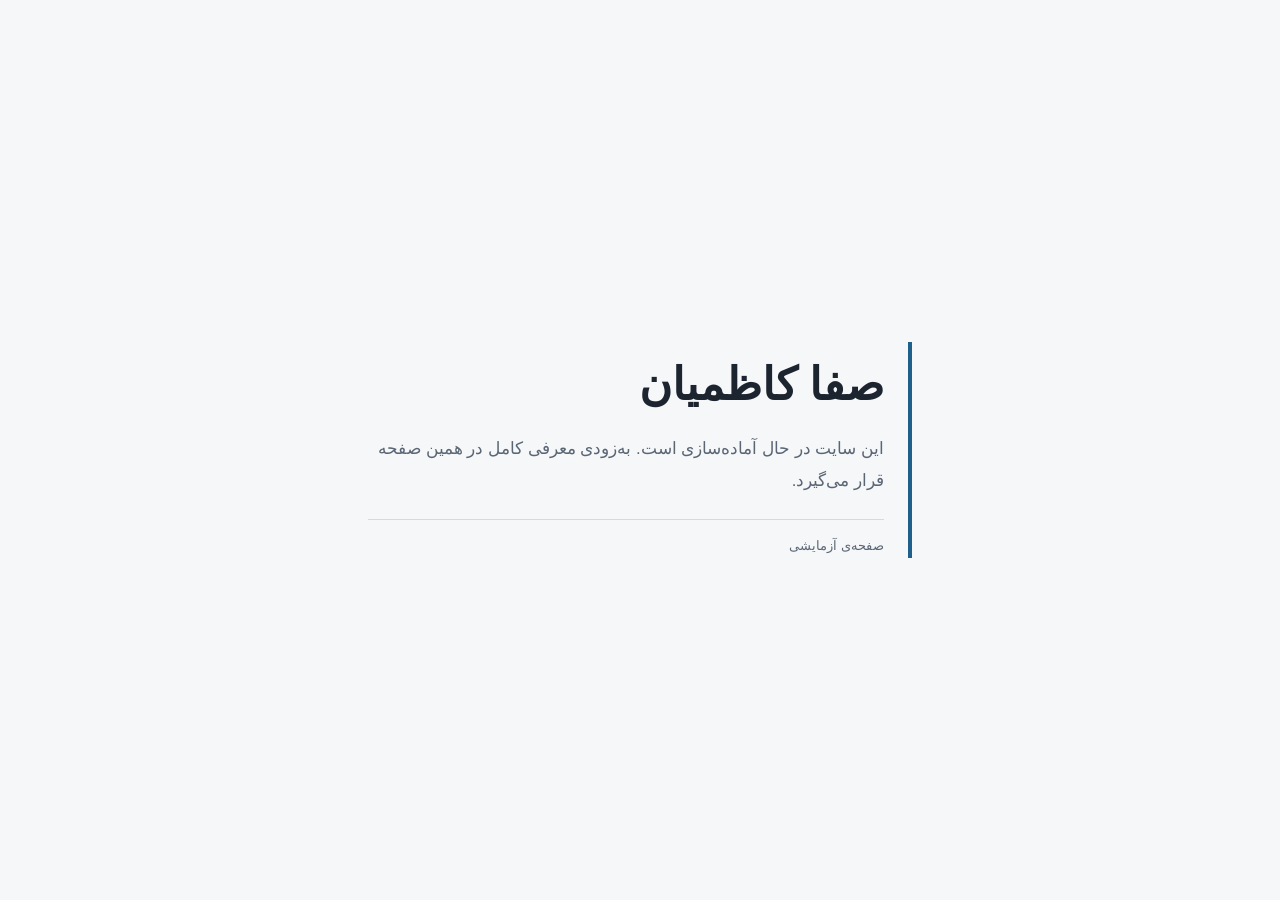
==== index.html @ aa253d00 "Add files via upload" ====
<!DOCTYPE html>
<html lang="fa" dir="rtl">
<head>
<meta charset="utf-8">
<meta name="viewport" content="width=device-width, initial-scale=1">
<title>صفا کاظمیان</title>
<style>
  :root { --bg:#f6f7f9; --ink:#1c2430; --mute:#5b6675; --line:#d5dae1; --accent:#1f5f8b; }
  @media (prefers-color-scheme: dark) {
    :root { --bg:#141a22; --ink:#e8ecf1; --mute:#9aa6b5; --line:#2a3441; --accent:#6fb1de; }
  }
  * { box-sizing:border-box; }
  html, body { height:100%; margin:0; }
  body {
    background:var(--bg); color:var(--ink);
    font-family: Vazirmatn, Tahoma, "Segoe UI", sans-serif;
    display:grid; place-items:center; padding:24px; line-height:1.9;
  }
  main { width:100%; max-width:34rem; border-inline-start:4px solid var(--accent); padding-inline-start:24px; }
  h1 { font-size:clamp(1.9rem, 6vw, 2.8rem); margin:0 0 .4rem; font-weight:700; }
  p { margin:0 0 1rem; color:var(--mute); font-size:1.05rem; }
  small { color:var(--mute); border-top:1px solid var(--line); display:block; padding-top:.8rem; margin-top:1.4rem; }
</style>
</head>
<body>
<main>
  <h1>صفا کاظمیان</h1>
  <p>این سایت در حال آماده‌سازی است. به‌زودی معرفی کامل در همین صفحه قرار می‌گیرد.</p>
  <small>صفحه‌ی آزمایشی</small>
</main>
</body>
</html>
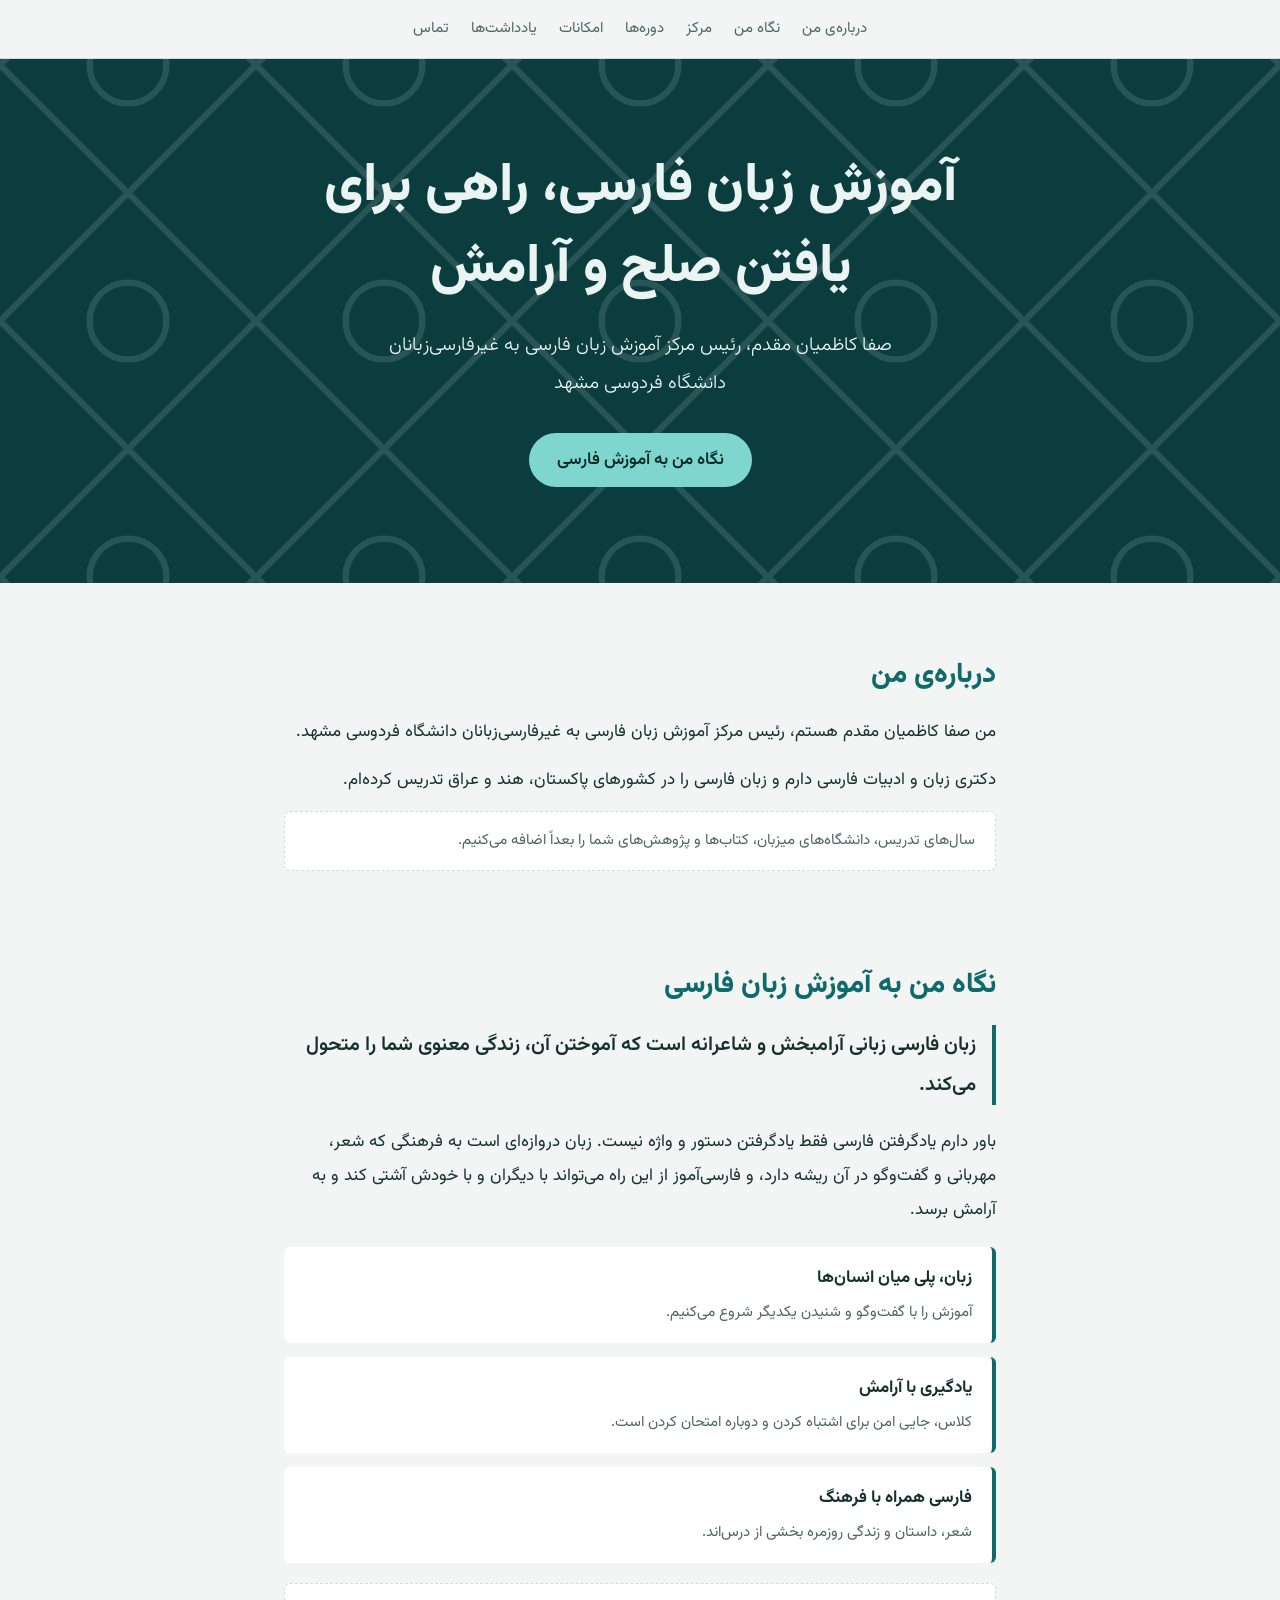
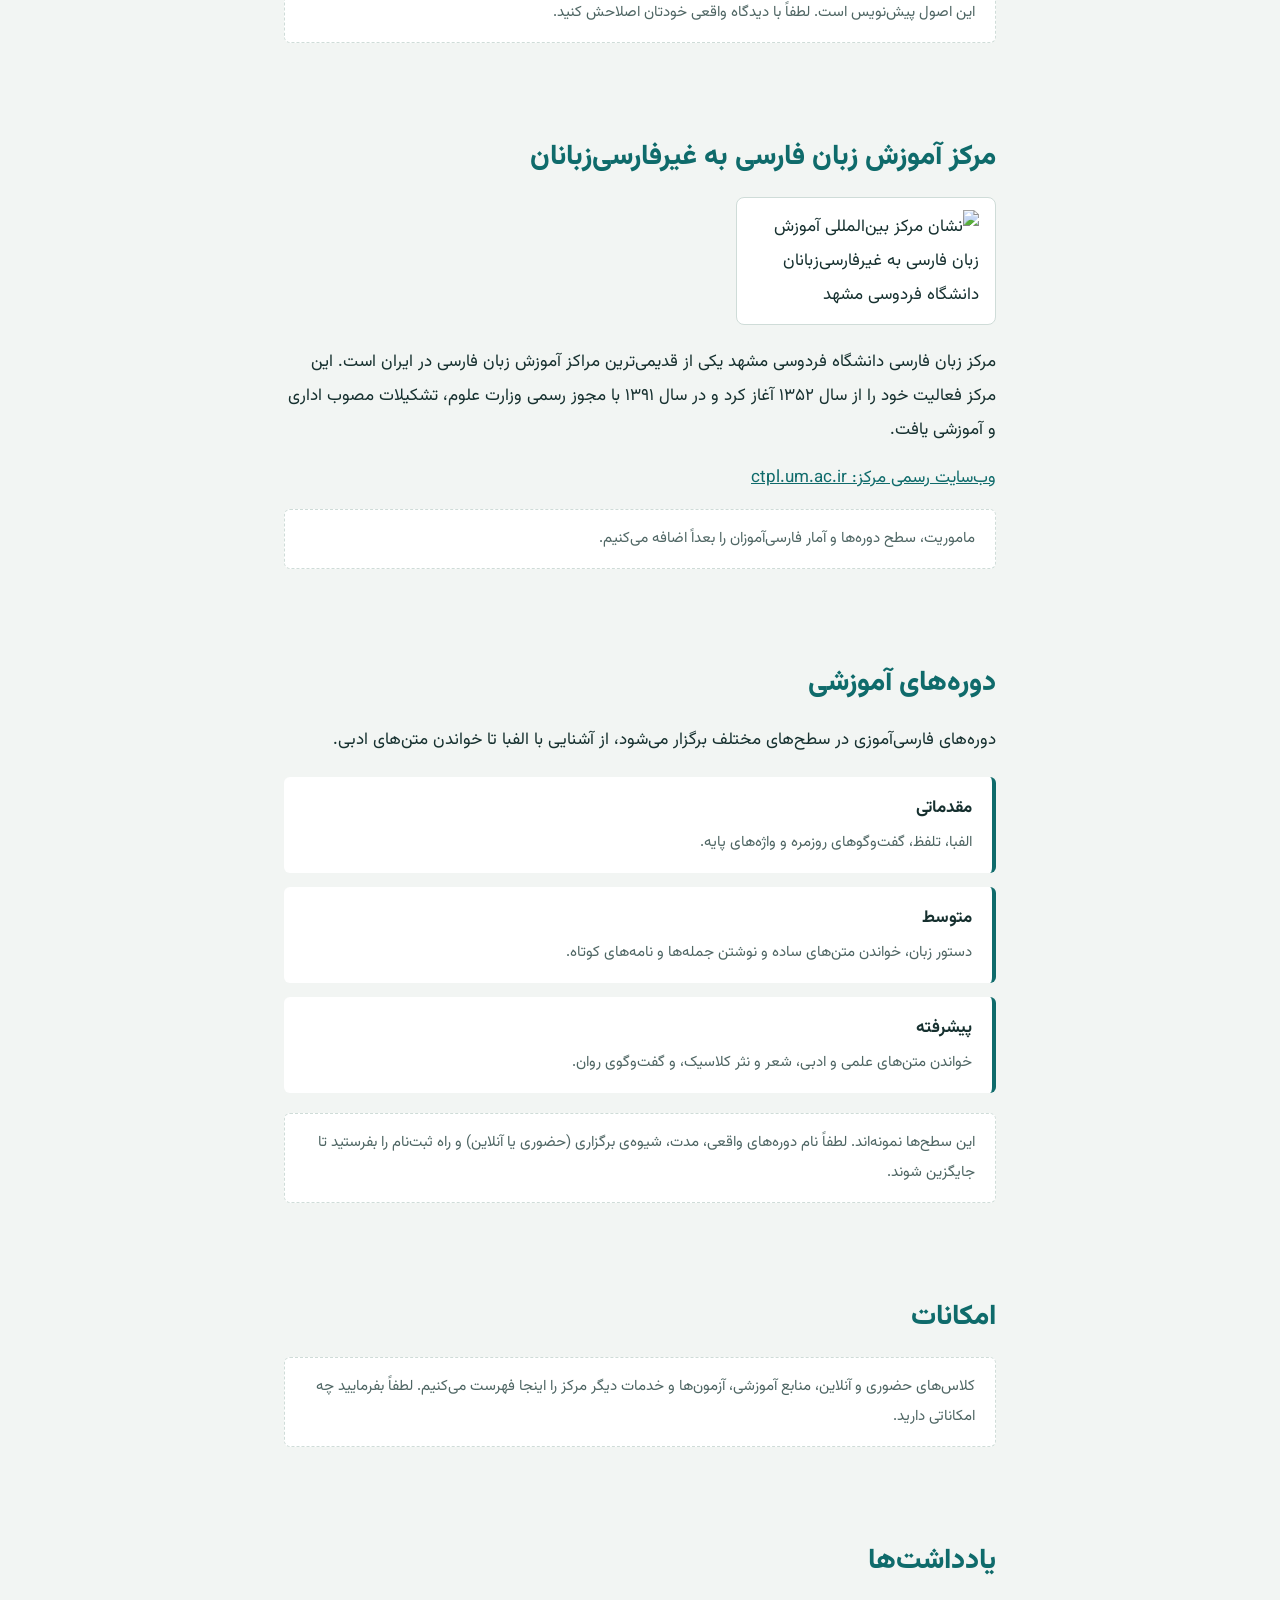
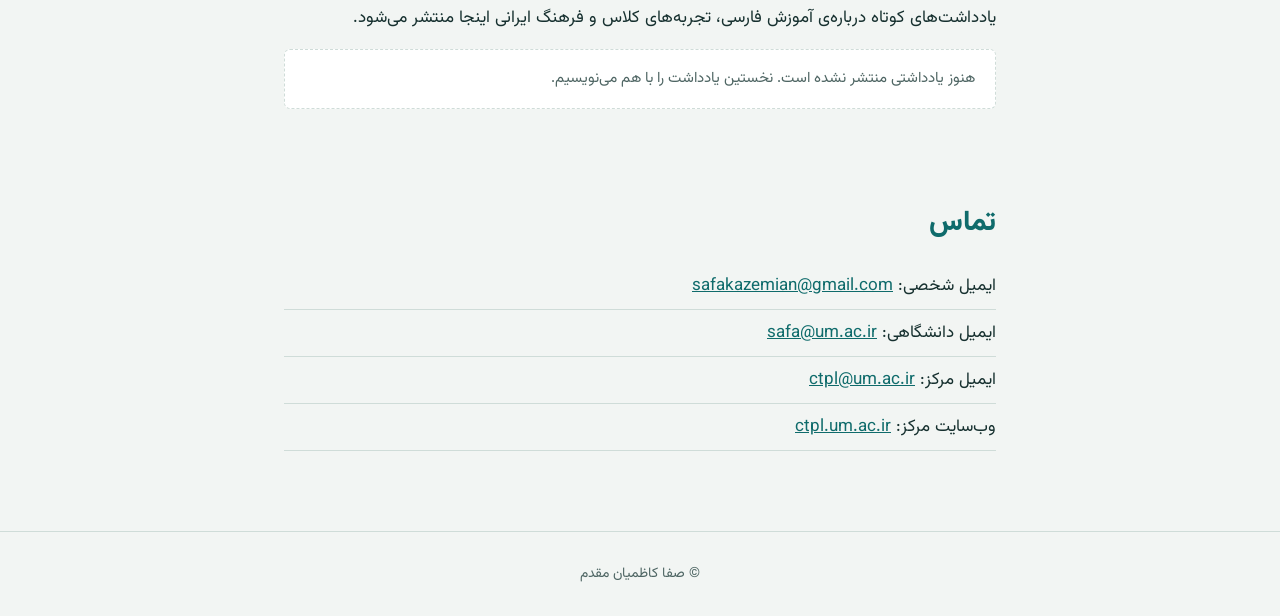
==== commit b39f26d7: "Add files via upload" ====
--- a/index.html
+++ b/index.html
@@ -3,30 +3,130 @@
 <head>
 <meta charset="utf-8">
 <meta name="viewport" content="width=device-width, initial-scale=1">
-<title>صفا کاظمیان</title>
+<title>صفا کاظمیان مقدم | آموزش زبان فارسی، راهی به آرامش</title>
+<meta name="description" content="صفا کاظمیان مقدم، رئیس مرکز آموزش زبان فارسی به غیرفارسی‌زبانان دانشگاه فردوسی مشهد.">
+<link rel="preconnect" href="https://fonts.googleapis.com">
+<link href="https://fonts.googleapis.com/css2?family=Vazirmatn:wght@300;400;600;800&display=swap" rel="stylesheet">
 <style>
-  :root { --bg:#f6f7f9; --ink:#1c2430; --mute:#5b6675; --line:#d5dae1; --accent:#1f5f8b; }
-  @media (prefers-color-scheme: dark) {
-    :root { --bg:#141a22; --ink:#e8ecf1; --mute:#9aa6b5; --line:#2a3441; --accent:#6fb1de; }
-  }
-  * { box-sizing:border-box; }
-  html, body { height:100%; margin:0; }
-  body {
-    background:var(--bg); color:var(--ink);
-    font-family: Vazirmatn, Tahoma, "Segoe UI", sans-serif;
-    display:grid; place-items:center; padding:24px; line-height:1.9;
-  }
-  main { width:100%; max-width:34rem; border-inline-start:4px solid var(--accent); padding-inline-start:24px; }
-  h1 { font-size:clamp(1.9rem, 6vw, 2.8rem); margin:0 0 .4rem; font-weight:700; }
-  p { margin:0 0 1rem; color:var(--mute); font-size:1.05rem; }
-  small { color:var(--mute); border-top:1px solid var(--line); display:block; padding-top:.8rem; margin-top:1.4rem; }
+:root{--bg:#f2f5f3;--ink:#16302f;--muted:#4f6664;--teal:#0f6b6b;--deep:#0b3d3f;--line:#cfdcd8;--card:#fff}
+@media (prefers-color-scheme:dark){:root{--bg:#0d1f20;--ink:#e6f0ee;--muted:#9db5b1;--teal:#5fc4bd;--deep:#071617;--line:#24403f;--card:#122a2b}}
+*{box-sizing:border-box}
+html{scroll-behavior:smooth}
+body{margin:0;background:var(--bg);color:var(--ink);font-family:"Vazirmatn",Tahoma,sans-serif;line-height:2;font-size:17px}
+a{color:var(--teal)}
+a:focus-visible,button:focus-visible{outline:3px solid var(--teal);outline-offset:3px}
+nav{display:flex;flex-wrap:wrap;gap:6px 22px;justify-content:center;padding:14px 16px;border-bottom:1px solid var(--line);font-size:15px}
+nav a{text-decoration:none;color:var(--muted)}
+nav a:hover{color:var(--teal)}
+.hero{background:var(--deep);color:#eaf5f3;padding:88px 24px 96px;text-align:center;position:relative;overflow:hidden}
+.hero svg{position:absolute;inset:0;width:100%;height:100%;opacity:.12}
+.hero>div{position:relative;max-width:720px;margin:auto}
+.hero h1{font-size:clamp(30px,6vw,54px);font-weight:800;line-height:1.5;margin:0 0 18px}
+.hero p{font-size:19px;font-weight:300;margin:0 auto 30px;max-width:560px}
+.btn{display:inline-block;background:#7fd6ce;color:#062a2b;padding:10px 28px;border-radius:999px;text-decoration:none;font-weight:600}
+.btn:hover{background:#a5e6e0}
+section{max-width:760px;margin:auto;padding:64px 24px 8px}
+h2{font-size:28px;font-weight:800;margin:0 0 12px;color:var(--teal)}
+p{margin:0 0 14px}
+.principles{list-style:none;padding:0;margin:20px 0 0;display:grid;gap:14px}
+.principles li{background:var(--card);border-right:4px solid var(--teal);padding:14px 20px;border-radius:6px}
+.principles b{display:block}
+.principles span{color:var(--muted);font-size:15px}
+.note{background:var(--card);border:1px dashed var(--line);border-radius:6px;padding:14px 20px;color:var(--muted);font-size:15px}
+.lead{font-size:20px;font-weight:600;color:var(--ink);border-right:4px solid var(--teal);padding-right:16px;margin-bottom:20px}
+.logo{display:block;background:#fff;padding:12px 16px;border-radius:8px;border:1px solid var(--line);max-width:100%;height:auto;margin-bottom:20px}
+.contact{list-style:none;padding:0;margin:0}
+.contact li{padding:6px 0;border-bottom:1px solid var(--line)}
+footer{margin-top:72px;padding:28px 16px;text-align:center;border-top:1px solid var(--line);color:var(--muted);font-size:14px}
+@media (prefers-reduced-motion:reduce){html{scroll-behavior:auto}}
 </style>
 </head>
 <body>
+<nav aria-label="منوی اصلی">
+  <a href="#about">درباره‌ی من</a>
+  <a href="#view">نگاه من</a>
+  <a href="#center">مرکز</a>
+  <a href="#courses">دوره‌ها</a>
+  <a href="#facilities">امکانات</a>
+  <a href="#notes">یادداشت‌ها</a>
+  <a href="#contact">تماس</a>
+</nav>
+
+<header class="hero">
+  <svg aria-hidden="true" viewBox="0 0 100 100" preserveAspectRatio="xMidYMid slice">
+    <defs><pattern id="p" width="20" height="20" patternUnits="userSpaceOnUse">
+      <path d="M10 0L20 10L10 20L0 10Z" fill="none" stroke="#fff" stroke-width=".5"/>
+      <circle cx="10" cy="10" r="3" fill="none" stroke="#fff" stroke-width=".5"/></pattern></defs>
+    <rect width="100" height="100" fill="url(#p)"/>
+  </svg>
+  <div>
+    <h1>آموزش زبان فارسی، راهی برای یافتن صلح و آرامش</h1>
+    <p>صفا کاظمیان مقدم، رئیس مرکز آموزش زبان فارسی به غیرفارسی‌زبانان دانشگاه فردوسی مشهد</p>
+    <a class="btn" href="#view">نگاه من به آموزش فارسی</a>
+  </div>
+</header>
+
 <main>
-  <h1>صفا کاظمیان</h1>
-  <p>این سایت در حال آماده‌سازی است. به‌زودی معرفی کامل در همین صفحه قرار می‌گیرد.</p>
-  <small>صفحه‌ی آزمایشی</small>
+<section id="about">
+  <h2>درباره‌ی من</h2>
+  <p>من صفا کاظمیان مقدم هستم، رئیس مرکز آموزش زبان فارسی به غیرفارسی‌زبانان دانشگاه فردوسی مشهد.</p>
+  <p>دکتری زبان و ادبیات فارسی دارم و زبان فارسی را در کشورهای پاکستان، هند و عراق تدریس کرده‌ام.</p>
+  <p class="note">سال‌های تدریس، دانشگاه‌های میزبان، کتاب‌ها و پژوهش‌های شما را بعداً اضافه می‌کنیم.</p>
+</section>
+
+<section id="view">
+  <h2>نگاه من به آموزش زبان فارسی</h2>
+  <p class="lead">زبان فارسی زبانی آرامبخش و شاعرانه است که آموختن آن، زندگی معنوی شما را متحول می‌کند.</p>
+  <p>باور دارم یادگرفتن فارسی فقط یادگرفتن دستور و واژه نیست. زبان دروازه‌ای است به فرهنگی که شعر، مهربانی و گفت‌وگو در آن ریشه دارد، و فارسی‌آموز از این راه می‌تواند با دیگران و با خودش آشتی کند و به آرامش برسد.</p>
+  <ul class="principles">
+    <li><b>زبان، پلی میان انسان‌ها</b><span>آموزش را با گفت‌وگو و شنیدن یکدیگر شروع می‌کنیم.</span></li>
+    <li><b>یادگیری با آرامش</b><span>کلاس، جایی امن برای اشتباه کردن و دوباره امتحان کردن است.</span></li>
+    <li><b>فارسی همراه با فرهنگ</b><span>شعر، داستان و زندگی روزمره بخشی از درس‌اند.</span></li>
+  </ul>
+  <p class="note" style="margin-top:20px">این اصول پیش‌نویس است. لطفاً با دیدگاه واقعی خودتان اصلاحش کنید.</p>
+</section>
+
+<section id="center">
+  <h2>مرکز آموزش زبان فارسی به غیرفارسی‌زبانان</h2>
+  <img class="logo" src="logo.png" alt="نشان مرکز بین‌المللی آموزش زبان فارسی به غیرفارسی‌زبانان دانشگاه فردوسی مشهد" width="260">
+  <p>مرکز زبان فارسی دانشگاه فردوسی مشهد یکی از قدیمی‌ترین مراکز آموزش زبان فارسی در ایران است. این مرکز فعالیت خود را از سال ۱۳۵۲ آغاز کرد و در سال ۱۳۹۱ با مجوز رسمی وزارت علوم، تشکیلات مصوب اداری و آموزشی یافت.</p>
+  <p><a href="https://ctpl.um.ac.ir" rel="noopener">وب‌سایت رسمی مرکز: ctpl.um.ac.ir</a></p>
+  <p class="note">ماموریت، سطح دوره‌ها و آمار فارسی‌آموزان را بعداً اضافه می‌کنیم.</p>
+</section>
+
+<section id="courses">
+  <h2>دوره‌های آموزشی</h2>
+  <p>دوره‌های فارسی‌آموزی در سطح‌های مختلف برگزار می‌شود، از آشنایی با الفبا تا خواندن متن‌های ادبی.</p>
+  <ul class="principles">
+    <li><b>مقدماتی</b><span>الفبا، تلفظ، گفت‌وگوهای روزمره و واژه‌های پایه.</span></li>
+    <li><b>متوسط</b><span>دستور زبان، خواندن متن‌های ساده و نوشتن جمله‌ها و نامه‌های کوتاه.</span></li>
+    <li><b>پیشرفته</b><span>خواندن متن‌های علمی و ادبی، شعر و نثر کلاسیک، و گفت‌وگوی روان.</span></li>
+  </ul>
+  <p class="note" style="margin-top:20px">این سطح‌ها نمونه‌اند. لطفاً نام دوره‌های واقعی، مدت، شیوه‌ی برگزاری (حضوری یا آنلاین) و راه ثبت‌نام را بفرستید تا جایگزین شوند.</p>
+</section>
+
+<section id="facilities">
+  <h2>امکانات</h2>
+  <p class="note">کلاس‌های حضوری و آنلاین، منابع آموزشی، آزمون‌ها و خدمات دیگر مرکز را اینجا فهرست می‌کنیم. لطفاً بفرمایید چه امکاناتی دارید.</p>
+</section>
+
+<section id="notes">
+  <h2>یادداشت‌ها</h2>
+  <p>یادداشت‌های کوتاه درباره‌ی آموزش فارسی، تجربه‌های کلاس و فرهنگ ایرانی اینجا منتشر می‌شود.</p>
+  <p class="note">هنوز یادداشتی منتشر نشده است. نخستین یادداشت را با هم می‌نویسیم.</p>
+</section>
+
+<section id="contact">
+  <h2>تماس</h2>
+  <ul class="contact">
+    <li>ایمیل شخصی: <a href="mailto:safakazemian@gmail.com" dir="ltr">safakazemian@gmail.com</a></li>
+    <li>ایمیل دانشگاهی: <a href="mailto:safa@um.ac.ir" dir="ltr">safa@um.ac.ir</a></li>
+    <li>ایمیل مرکز: <a href="mailto:ctpl@um.ac.ir" dir="ltr">ctpl@um.ac.ir</a></li>
+    <li>وب‌سایت مرکز: <a href="https://ctpl.um.ac.ir" dir="ltr" rel="noopener">ctpl.um.ac.ir</a></li>
+  </ul>
+</section>
 </main>
+
+<footer>© صفا کاظمیان مقدم</footer>
 </body>
 </html>
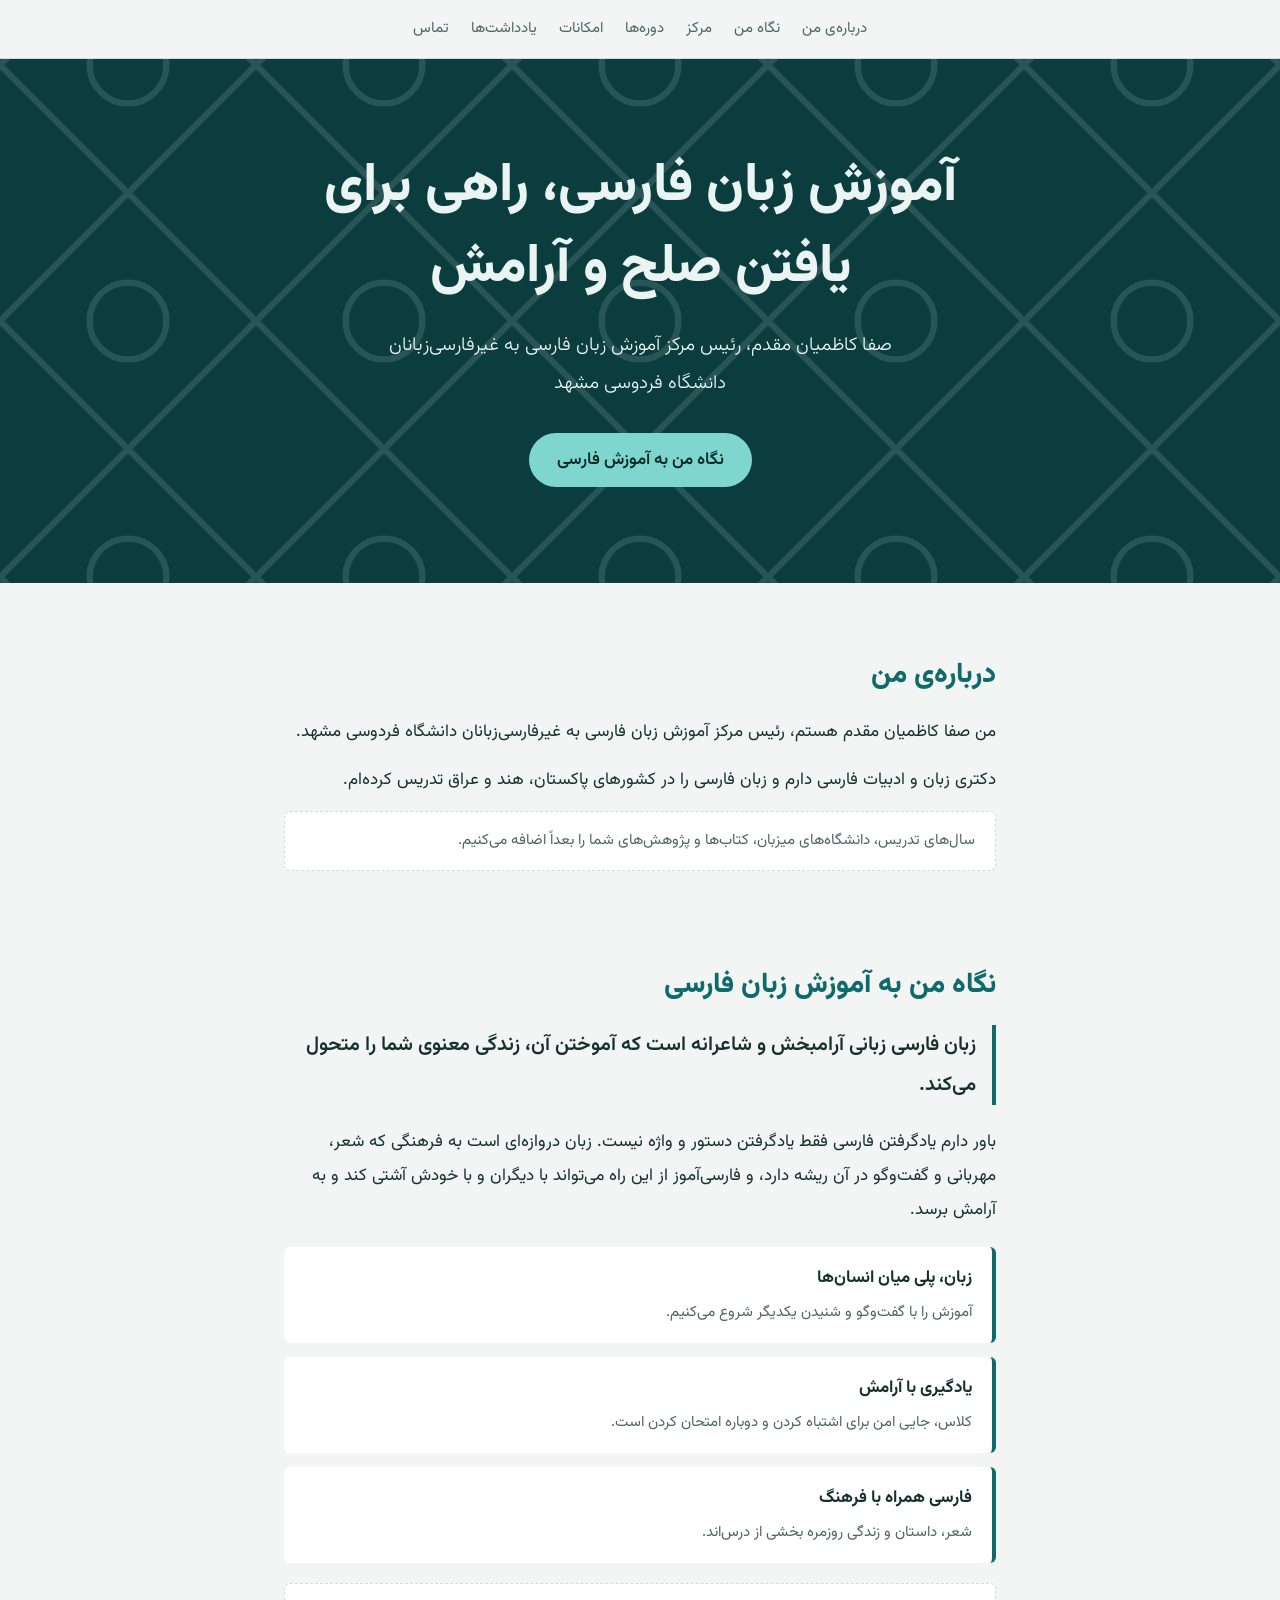
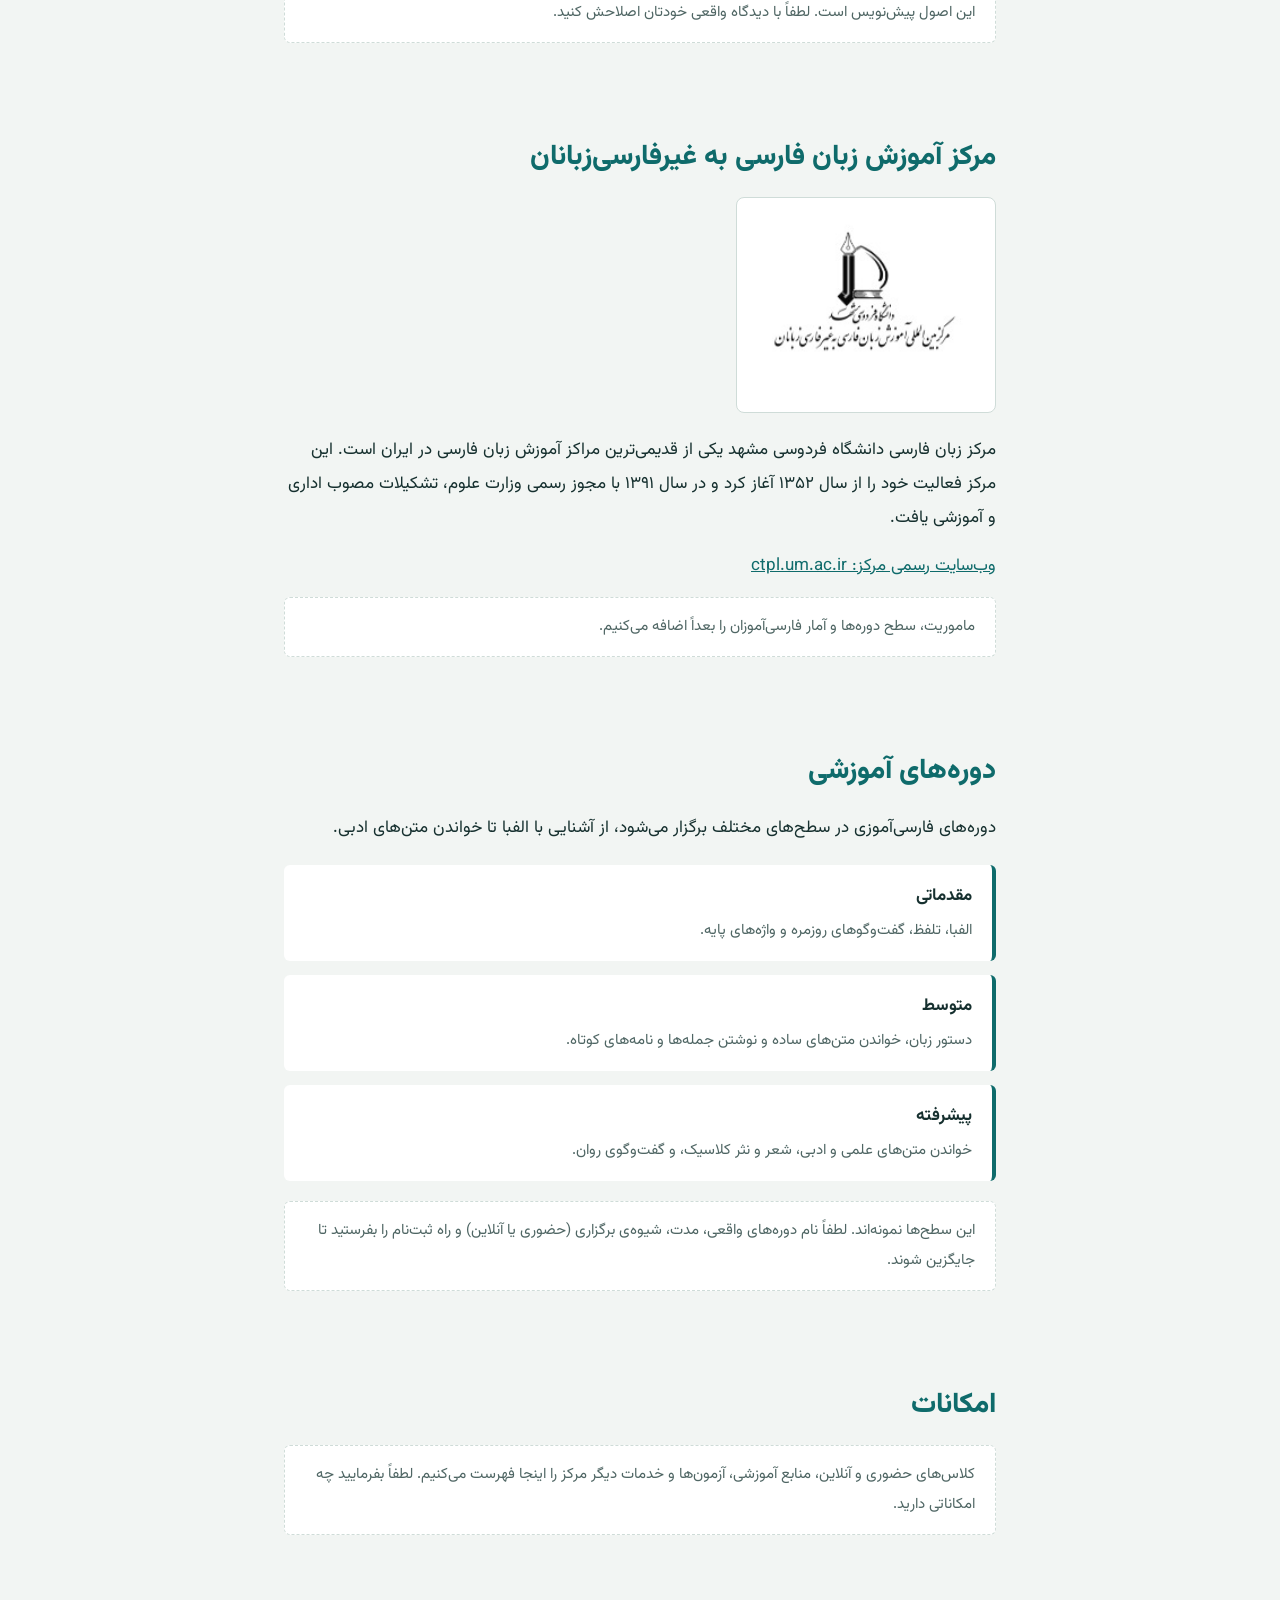
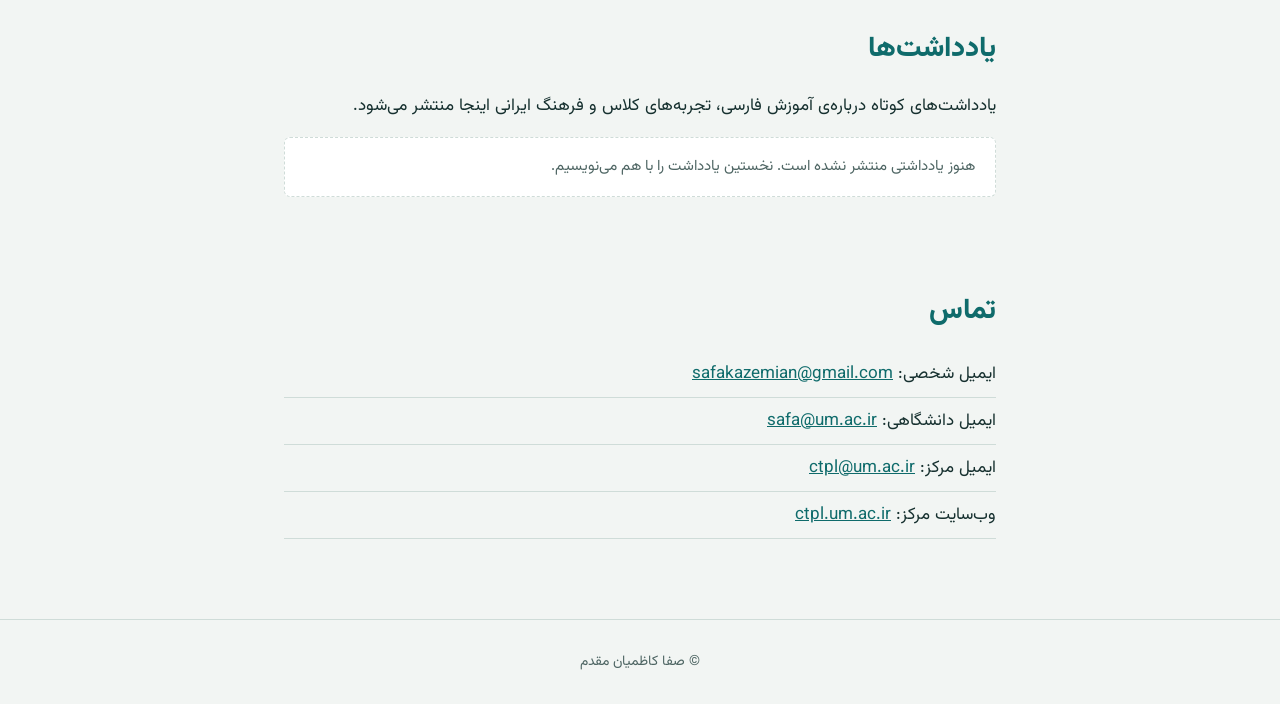
==== commit b90d51b6: "Add files via upload" ====
--- a/index.html
+++ b/index.html
@@ -88,7 +88,7 @@
 
 <section id="center">
   <h2>مرکز آموزش زبان فارسی به غیرفارسی‌زبانان</h2>
-  <img class="logo" src="logo.png" alt="نشان مرکز بین‌المللی آموزش زبان فارسی به غیرفارسی‌زبانان دانشگاه فردوسی مشهد" width="260">
+  <img class="logo" src="[data-uri]" alt="نشان مرکز بین‌المللی آموزش زبان فارسی به غیرفارسی‌زبانان دانشگاه فردوسی مشهد" width="260">
   <p>مرکز زبان فارسی دانشگاه فردوسی مشهد یکی از قدیمی‌ترین مراکز آموزش زبان فارسی در ایران است. این مرکز فعالیت خود را از سال ۱۳۵۲ آغاز کرد و در سال ۱۳۹۱ با مجوز رسمی وزارت علوم، تشکیلات مصوب اداری و آموزشی یافت.</p>
   <p><a href="https://ctpl.um.ac.ir" rel="noopener">وب‌سایت رسمی مرکز: ctpl.um.ac.ir</a></p>
   <p class="note">ماموریت، سطح دوره‌ها و آمار فارسی‌آموزان را بعداً اضافه می‌کنیم.</p>
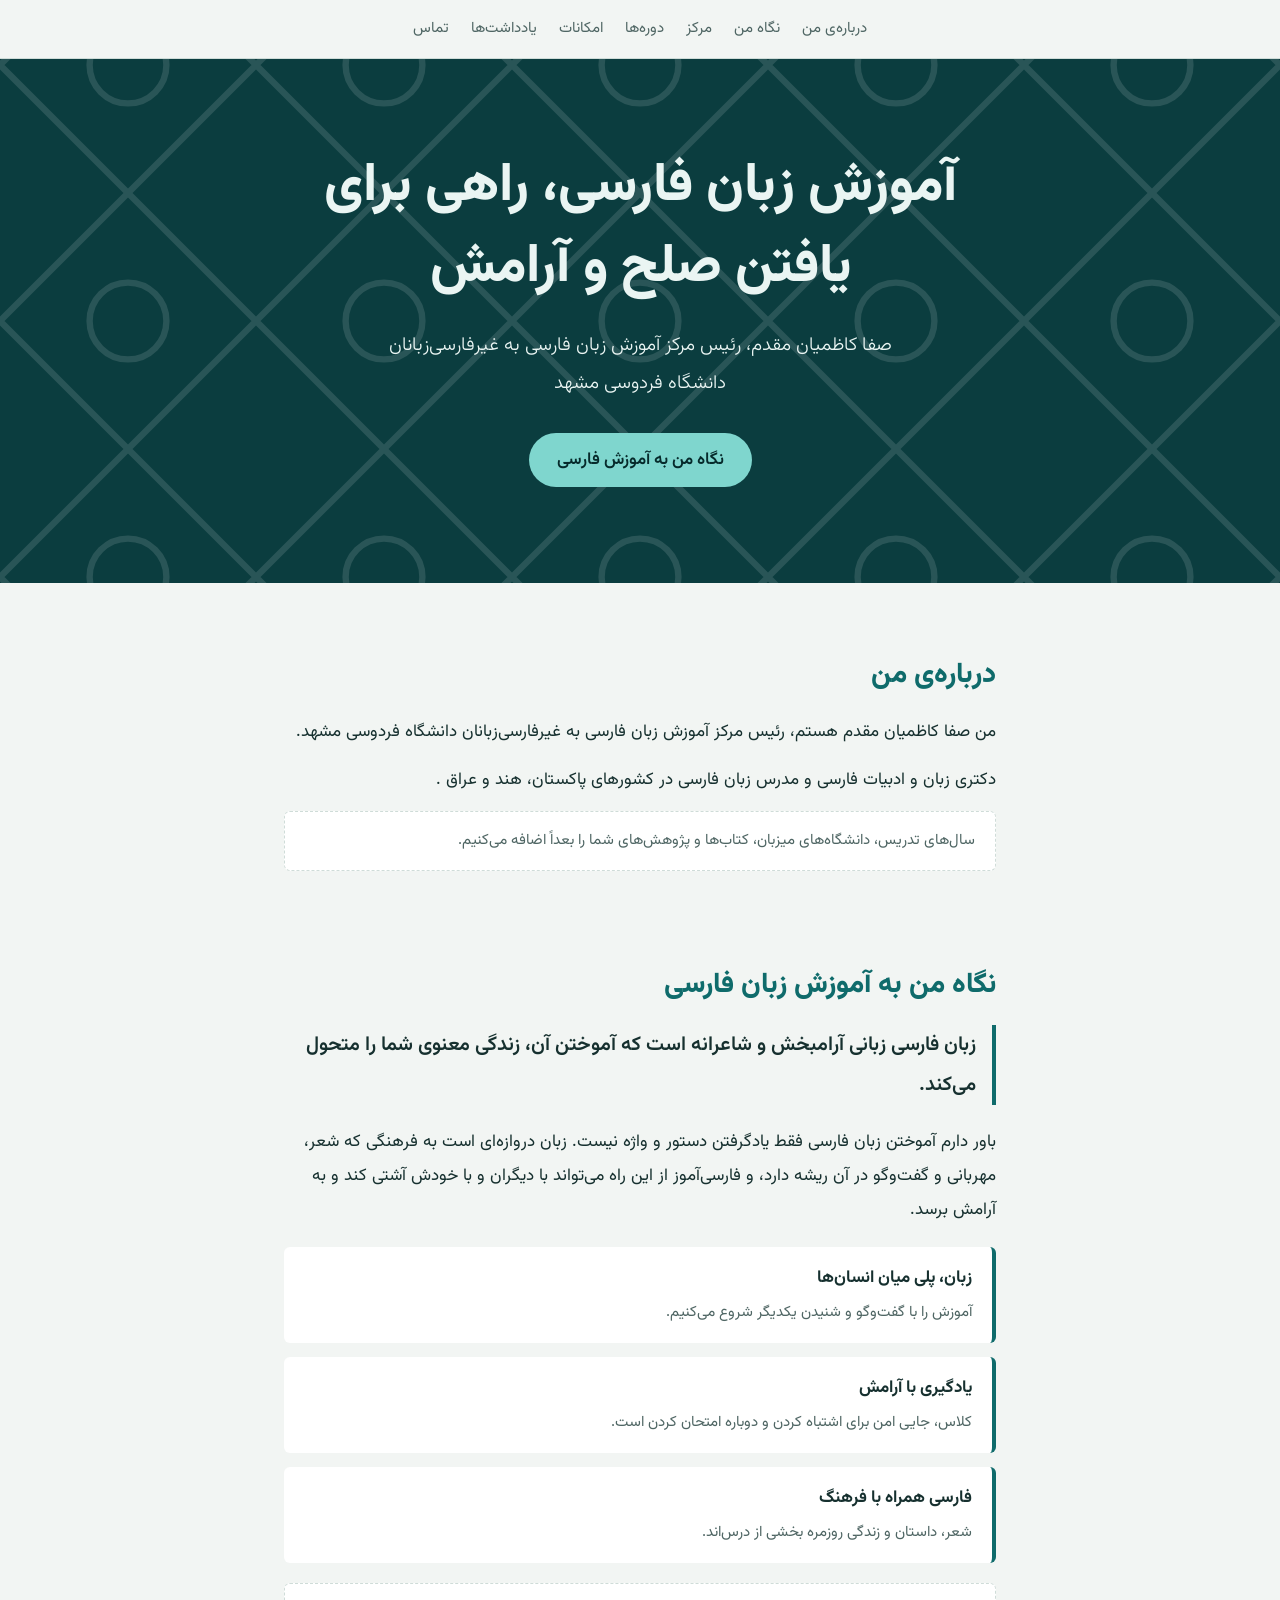
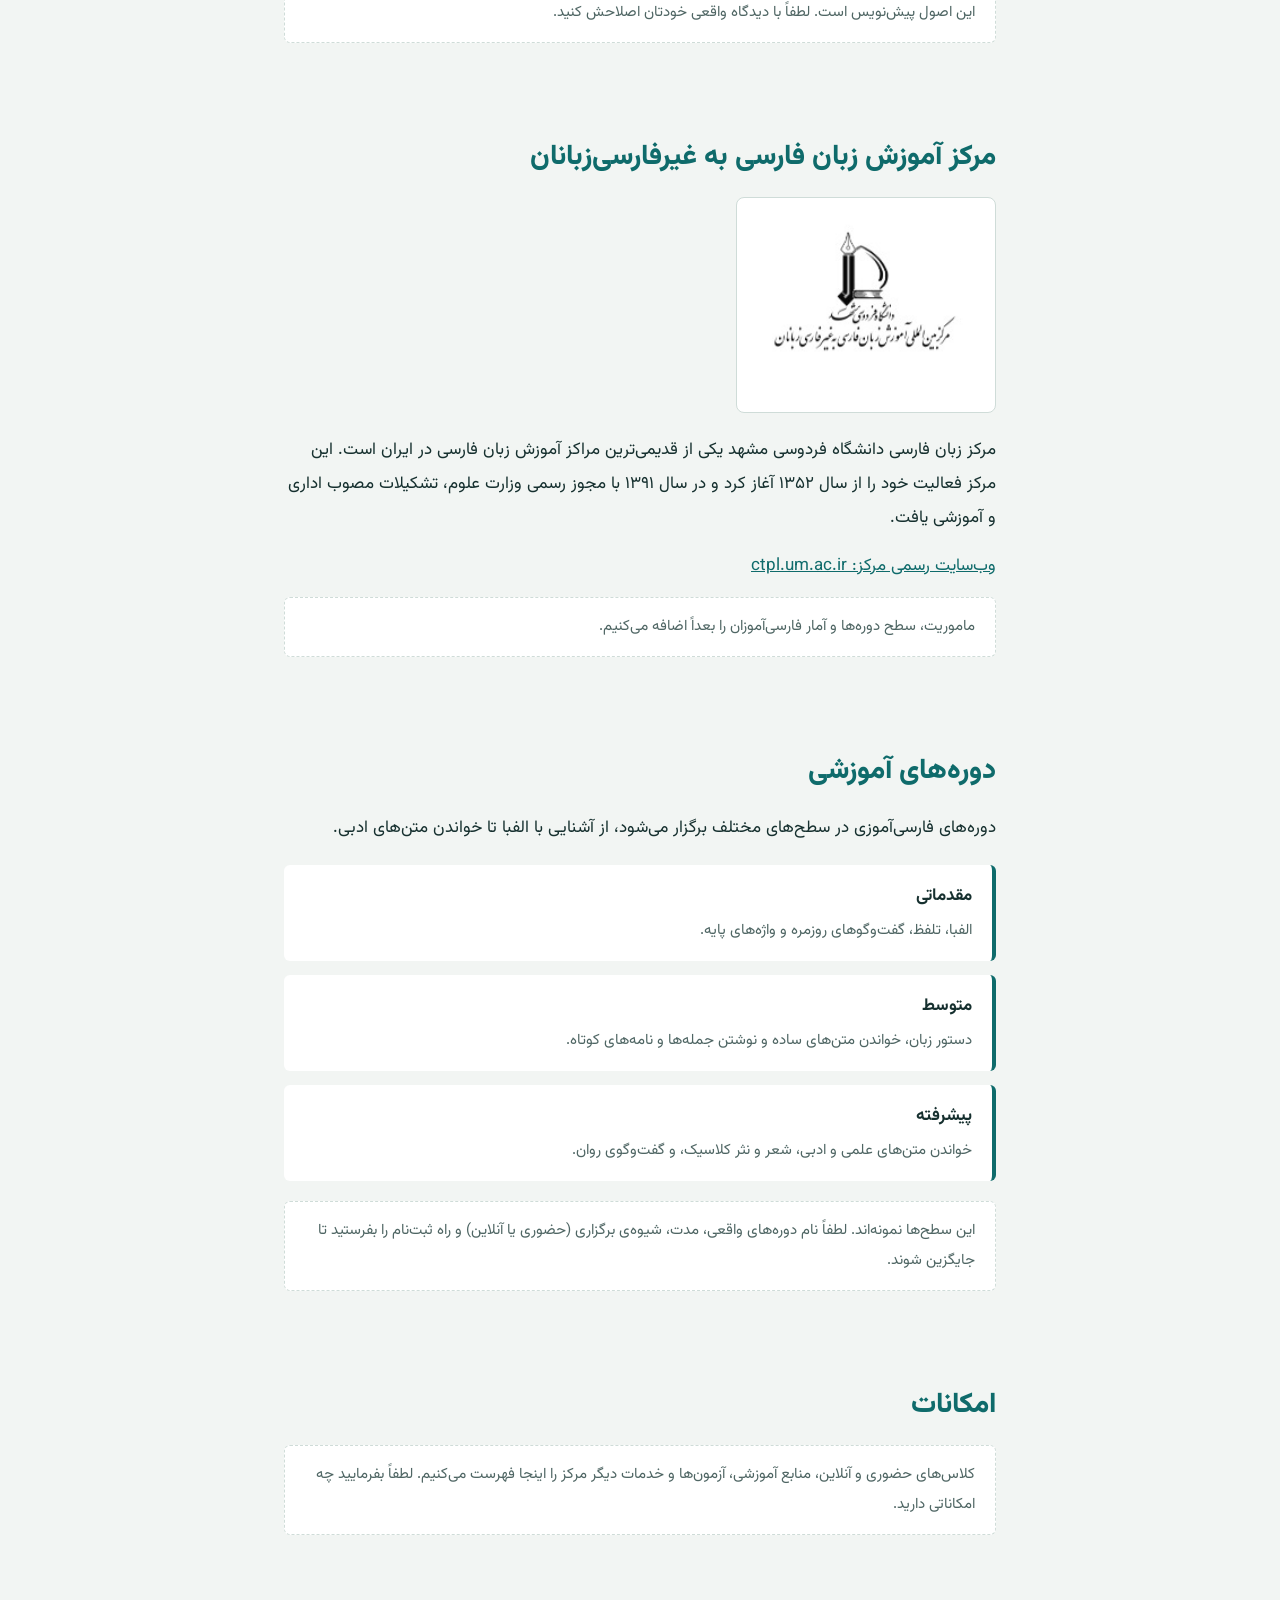
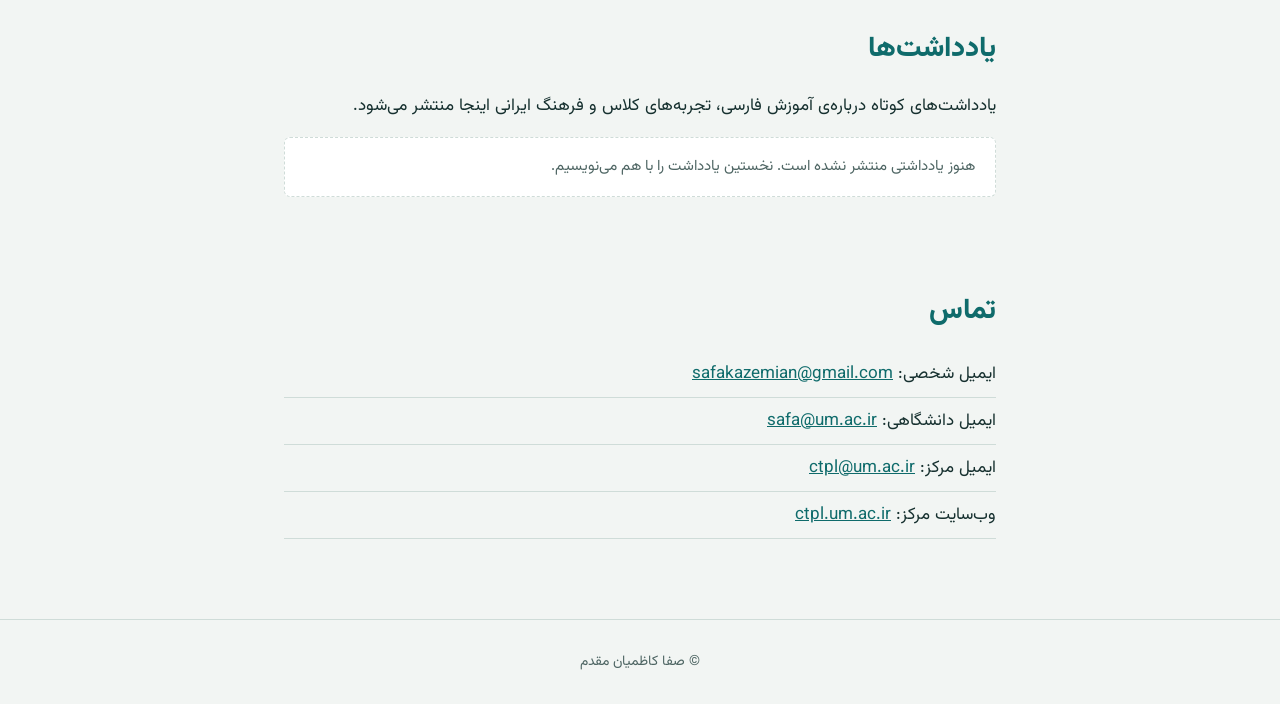
==== commit d514bd93: "Update index.html" ====
--- a/index.html
+++ b/index.html
@@ -70,14 +70,14 @@
 <section id="about">
   <h2>درباره‌ی من</h2>
   <p>من صفا کاظمیان مقدم هستم، رئیس مرکز آموزش زبان فارسی به غیرفارسی‌زبانان دانشگاه فردوسی مشهد.</p>
-  <p>دکتری زبان و ادبیات فارسی دارم و زبان فارسی را در کشورهای پاکستان، هند و عراق تدریس کرده‌ام.</p>
+  <p>دکتری زبان و ادبیات فارسی و مدرس زبان فارسی در کشورهای پاکستان، هند و عراق .</p>
   <p class="note">سال‌های تدریس، دانشگاه‌های میزبان، کتاب‌ها و پژوهش‌های شما را بعداً اضافه می‌کنیم.</p>
 </section>
 
 <section id="view">
   <h2>نگاه من به آموزش زبان فارسی</h2>
   <p class="lead">زبان فارسی زبانی آرامبخش و شاعرانه است که آموختن آن، زندگی معنوی شما را متحول می‌کند.</p>
-  <p>باور دارم یادگرفتن فارسی فقط یادگرفتن دستور و واژه نیست. زبان دروازه‌ای است به فرهنگی که شعر، مهربانی و گفت‌وگو در آن ریشه دارد، و فارسی‌آموز از این راه می‌تواند با دیگران و با خودش آشتی کند و به آرامش برسد.</p>
+  <p>باور دارم آموختن زبان فارسی فقط یادگرفتن دستور و واژه نیست. زبان دروازه‌ای است به فرهنگی که شعر، مهربانی و گفت‌وگو در آن ریشه دارد، و فارسی‌آموز از این راه می‌تواند با دیگران و با خودش آشتی کند و به آرامش برسد.</p>
   <ul class="principles">
     <li><b>زبان، پلی میان انسان‌ها</b><span>آموزش را با گفت‌وگو و شنیدن یکدیگر شروع می‌کنیم.</span></li>
     <li><b>یادگیری با آرامش</b><span>کلاس، جایی امن برای اشتباه کردن و دوباره امتحان کردن است.</span></li>
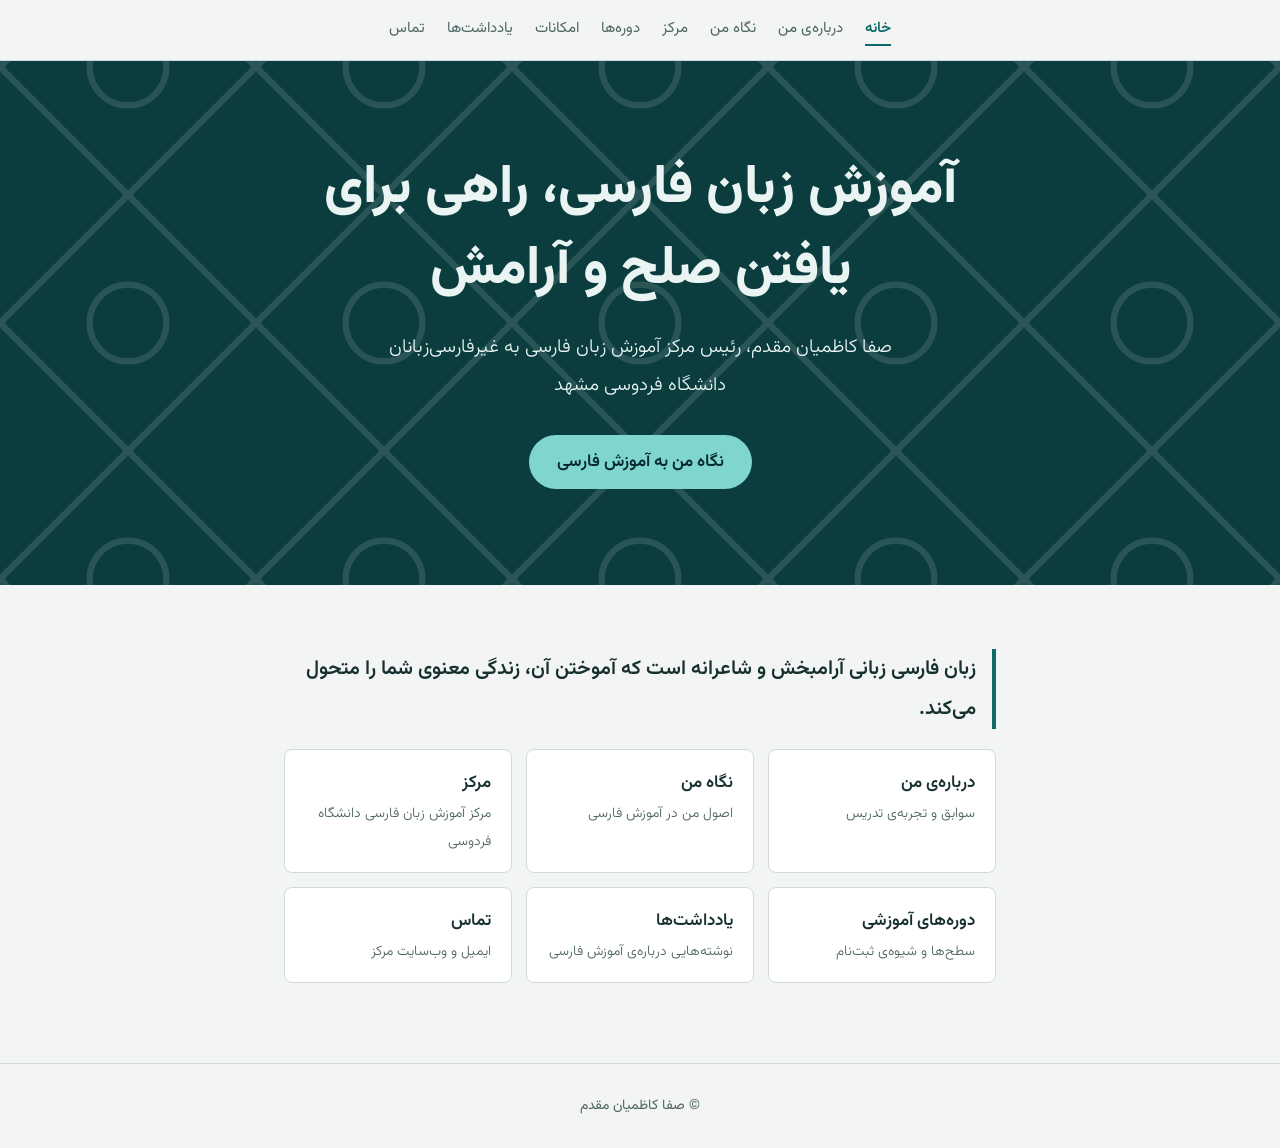
==== commit 6713c365: "Add files via upload" ====
--- a/index.html
+++ b/index.html
@@ -7,123 +7,39 @@
 <meta name="description" content="صفا کاظمیان مقدم، رئیس مرکز آموزش زبان فارسی به غیرفارسی‌زبانان دانشگاه فردوسی مشهد.">
 <link rel="preconnect" href="https://fonts.googleapis.com">
 <link href="https://fonts.googleapis.com/css2?family=Vazirmatn:wght@300;400;600;800&display=swap" rel="stylesheet">
-<style>
-:root{--bg:#f2f5f3;--ink:#16302f;--muted:#4f6664;--teal:#0f6b6b;--deep:#0b3d3f;--line:#cfdcd8;--card:#fff}
-@media (prefers-color-scheme:dark){:root{--bg:#0d1f20;--ink:#e6f0ee;--muted:#9db5b1;--teal:#5fc4bd;--deep:#071617;--line:#24403f;--card:#122a2b}}
-*{box-sizing:border-box}
-html{scroll-behavior:smooth}
-body{margin:0;background:var(--bg);color:var(--ink);font-family:"Vazirmatn",Tahoma,sans-serif;line-height:2;font-size:17px}
-a{color:var(--teal)}
-a:focus-visible,button:focus-visible{outline:3px solid var(--teal);outline-offset:3px}
-nav{display:flex;flex-wrap:wrap;gap:6px 22px;justify-content:center;padding:14px 16px;border-bottom:1px solid var(--line);font-size:15px}
-nav a{text-decoration:none;color:var(--muted)}
-nav a:hover{color:var(--teal)}
-.hero{background:var(--deep);color:#eaf5f3;padding:88px 24px 96px;text-align:center;position:relative;overflow:hidden}
-.hero svg{position:absolute;inset:0;width:100%;height:100%;opacity:.12}
-.hero>div{position:relative;max-width:720px;margin:auto}
-.hero h1{font-size:clamp(30px,6vw,54px);font-weight:800;line-height:1.5;margin:0 0 18px}
-.hero p{font-size:19px;font-weight:300;margin:0 auto 30px;max-width:560px}
-.btn{display:inline-block;background:#7fd6ce;color:#062a2b;padding:10px 28px;border-radius:999px;text-decoration:none;font-weight:600}
-.btn:hover{background:#a5e6e0}
-section{max-width:760px;margin:auto;padding:64px 24px 8px}
-h2{font-size:28px;font-weight:800;margin:0 0 12px;color:var(--teal)}
-p{margin:0 0 14px}
-.principles{list-style:none;padding:0;margin:20px 0 0;display:grid;gap:14px}
-.principles li{background:var(--card);border-right:4px solid var(--teal);padding:14px 20px;border-radius:6px}
-.principles b{display:block}
-.principles span{color:var(--muted);font-size:15px}
-.note{background:var(--card);border:1px dashed var(--line);border-radius:6px;padding:14px 20px;color:var(--muted);font-size:15px}
-.lead{font-size:20px;font-weight:600;color:var(--ink);border-right:4px solid var(--teal);padding-right:16px;margin-bottom:20px}
-.logo{display:block;background:#fff;padding:12px 16px;border-radius:8px;border:1px solid var(--line);max-width:100%;height:auto;margin-bottom:20px}
-.contact{list-style:none;padding:0;margin:0}
-.contact li{padding:6px 0;border-bottom:1px solid var(--line)}
-footer{margin-top:72px;padding:28px 16px;text-align:center;border-top:1px solid var(--line);color:var(--muted);font-size:14px}
-@media (prefers-reduced-motion:reduce){html{scroll-behavior:auto}}
-</style>
+<link rel="stylesheet" href="/style.css">
 </head>
 <body>
 <nav aria-label="منوی اصلی">
-  <a href="#about">درباره‌ی من</a>
-  <a href="#view">نگاه من</a>
-  <a href="#center">مرکز</a>
-  <a href="#courses">دوره‌ها</a>
-  <a href="#facilities">امکانات</a>
-  <a href="#notes">یادداشت‌ها</a>
-  <a href="#contact">تماس</a>
+  <a href="/" aria-current="page">خانه</a>
+  <a href="/about/">درباره‌ی من</a>
+  <a href="/approach/">نگاه من</a>
+  <a href="/center/">مرکز</a>
+  <a href="/courses/">دوره‌ها</a>
+  <a href="/facilities/">امکانات</a>
+  <a href="/notes/">یادداشت‌ها</a>
+  <a href="/contact/">تماس</a>
 </nav>
 
 <header class="hero">
-  <svg aria-hidden="true" viewBox="0 0 100 100" preserveAspectRatio="xMidYMid slice">
-    <defs><pattern id="p" width="20" height="20" patternUnits="userSpaceOnUse">
-      <path d="M10 0L20 10L10 20L0 10Z" fill="none" stroke="#fff" stroke-width=".5"/>
-      <circle cx="10" cy="10" r="3" fill="none" stroke="#fff" stroke-width=".5"/></pattern></defs>
-    <rect width="100" height="100" fill="url(#p)"/>
-  </svg>
+  <svg aria-hidden="true" viewBox="0 0 100 100" preserveAspectRatio="xMidYMid slice"><defs><pattern id="p" width="20" height="20" patternUnits="userSpaceOnUse"><path d="M10 0L20 10L10 20L0 10Z" fill="none" stroke="#fff" stroke-width=".5"/><circle cx="10" cy="10" r="3" fill="none" stroke="#fff" stroke-width=".5"/></pattern></defs><rect width="100" height="100" fill="url(#p)"/></svg>
   <div>
     <h1>آموزش زبان فارسی، راهی برای یافتن صلح و آرامش</h1>
     <p>صفا کاظمیان مقدم، رئیس مرکز آموزش زبان فارسی به غیرفارسی‌زبانان دانشگاه فردوسی مشهد</p>
-    <a class="btn" href="#view">نگاه من به آموزش فارسی</a>
+    <a class="btn" href="/approach/">نگاه من به آموزش فارسی</a>
   </div>
 </header>
-
 <main>
-<section id="about">
-  <h2>درباره‌ی من</h2>
-  <p>من صفا کاظمیان مقدم هستم، رئیس مرکز آموزش زبان فارسی به غیرفارسی‌زبانان دانشگاه فردوسی مشهد.</p>
-  <p>دکتری زبان و ادبیات فارسی و مدرس زبان فارسی در کشورهای پاکستان، هند و عراق .</p>
-  <p class="note">سال‌های تدریس، دانشگاه‌های میزبان، کتاب‌ها و پژوهش‌های شما را بعداً اضافه می‌کنیم.</p>
-</section>
-
-<section id="view">
-  <h2>نگاه من به آموزش زبان فارسی</h2>
+<section>
   <p class="lead">زبان فارسی زبانی آرامبخش و شاعرانه است که آموختن آن، زندگی معنوی شما را متحول می‌کند.</p>
-  <p>باور دارم آموختن زبان فارسی فقط یادگرفتن دستور و واژه نیست. زبان دروازه‌ای است به فرهنگی که شعر، مهربانی و گفت‌وگو در آن ریشه دارد، و فارسی‌آموز از این راه می‌تواند با دیگران و با خودش آشتی کند و به آرامش برسد.</p>
-  <ul class="principles">
-    <li><b>زبان، پلی میان انسان‌ها</b><span>آموزش را با گفت‌وگو و شنیدن یکدیگر شروع می‌کنیم.</span></li>
-    <li><b>یادگیری با آرامش</b><span>کلاس، جایی امن برای اشتباه کردن و دوباره امتحان کردن است.</span></li>
-    <li><b>فارسی همراه با فرهنگ</b><span>شعر، داستان و زندگی روزمره بخشی از درس‌اند.</span></li>
-  </ul>
-  <p class="note" style="margin-top:20px">این اصول پیش‌نویس است. لطفاً با دیدگاه واقعی خودتان اصلاحش کنید.</p>
-</section>
-
-<section id="center">
-  <h2>مرکز آموزش زبان فارسی به غیرفارسی‌زبانان</h2>
-  <img class="logo" src="[data-uri]" alt="نشان مرکز بین‌المللی آموزش زبان فارسی به غیرفارسی‌زبانان دانشگاه فردوسی مشهد" width="260">
-  <p>مرکز زبان فارسی دانشگاه فردوسی مشهد یکی از قدیمی‌ترین مراکز آموزش زبان فارسی در ایران است. این مرکز فعالیت خود را از سال ۱۳۵۲ آغاز کرد و در سال ۱۳۹۱ با مجوز رسمی وزارت علوم، تشکیلات مصوب اداری و آموزشی یافت.</p>
-  <p><a href="https://ctpl.um.ac.ir" rel="noopener">وب‌سایت رسمی مرکز: ctpl.um.ac.ir</a></p>
-  <p class="note">ماموریت، سطح دوره‌ها و آمار فارسی‌آموزان را بعداً اضافه می‌کنیم.</p>
-</section>
-
-<section id="courses">
-  <h2>دوره‌های آموزشی</h2>
-  <p>دوره‌های فارسی‌آموزی در سطح‌های مختلف برگزار می‌شود، از آشنایی با الفبا تا خواندن متن‌های ادبی.</p>
-  <ul class="principles">
-    <li><b>مقدماتی</b><span>الفبا، تلفظ، گفت‌وگوهای روزمره و واژه‌های پایه.</span></li>
-    <li><b>متوسط</b><span>دستور زبان، خواندن متن‌های ساده و نوشتن جمله‌ها و نامه‌های کوتاه.</span></li>
-    <li><b>پیشرفته</b><span>خواندن متن‌های علمی و ادبی، شعر و نثر کلاسیک، و گفت‌وگوی روان.</span></li>
-  </ul>
-  <p class="note" style="margin-top:20px">این سطح‌ها نمونه‌اند. لطفاً نام دوره‌های واقعی، مدت، شیوه‌ی برگزاری (حضوری یا آنلاین) و راه ثبت‌نام را بفرستید تا جایگزین شوند.</p>
-</section>
-
-<section id="facilities">
-  <h2>امکانات</h2>
-  <p class="note">کلاس‌های حضوری و آنلاین، منابع آموزشی، آزمون‌ها و خدمات دیگر مرکز را اینجا فهرست می‌کنیم. لطفاً بفرمایید چه امکاناتی دارید.</p>
-</section>
-
-<section id="notes">
-  <h2>یادداشت‌ها</h2>
-  <p>یادداشت‌های کوتاه درباره‌ی آموزش فارسی، تجربه‌های کلاس و فرهنگ ایرانی اینجا منتشر می‌شود.</p>
-  <p class="note">هنوز یادداشتی منتشر نشده است. نخستین یادداشت را با هم می‌نویسیم.</p>
-</section>
-
-<section id="contact">
-  <h2>تماس</h2>
-  <ul class="contact">
-    <li>ایمیل شخصی: <a href="mailto:safakazemian@gmail.com" dir="ltr">safakazemian@gmail.com</a></li>
-    <li>ایمیل دانشگاهی: <a href="mailto:safa@um.ac.ir" dir="ltr">safa@um.ac.ir</a></li>
-    <li>ایمیل مرکز: <a href="mailto:ctpl@um.ac.ir" dir="ltr">ctpl@um.ac.ir</a></li>
-    <li>وب‌سایت مرکز: <a href="https://ctpl.um.ac.ir" dir="ltr" rel="noopener">ctpl.um.ac.ir</a></li>
-  </ul>
+  <div class="links">
+    <a href="/about/">درباره‌ی من<span>سوابق و تجربه‌ی تدریس</span></a>
+    <a href="/approach/">نگاه من<span>اصول من در آموزش فارسی</span></a>
+    <a href="/center/">مرکز<span>مرکز آموزش زبان فارسی دانشگاه فردوسی</span></a>
+    <a href="/courses/">دوره‌های آموزشی<span>سطح‌ها و شیوه‌ی ثبت‌نام</span></a>
+    <a href="/notes/">یادداشت‌ها<span>نوشته‌هایی درباره‌ی آموزش فارسی</span></a>
+    <a href="/contact/">تماس<span>ایمیل و وب‌سایت مرکز</span></a>
+  </div>
 </section>
 </main>
 
--- a/style.css
+++ b/style.css
@@ -0,0 +1,38 @@
+:root{--bg:#f2f5f3;--ink:#16302f;--muted:#4f6664;--teal:#0f6b6b;--deep:#0b3d3f;--line:#cfdcd8;--card:#fff}
+@media (prefers-color-scheme:dark){:root{--bg:#0d1f20;--ink:#e6f0ee;--muted:#9db5b1;--teal:#5fc4bd;--deep:#071617;--line:#24403f;--card:#122a2b}}
+*{box-sizing:border-box}
+html{scroll-behavior:smooth}
+body{margin:0;background:var(--bg);color:var(--ink);font-family:"Vazirmatn",Tahoma,sans-serif;line-height:2;font-size:17px}
+a{color:var(--teal)}
+a:focus-visible,button:focus-visible{outline:3px solid var(--teal);outline-offset:3px}
+nav{display:flex;flex-wrap:wrap;gap:6px 22px;justify-content:center;padding:14px 16px;border-bottom:1px solid var(--line);font-size:15px}
+nav a{text-decoration:none;color:var(--muted)}
+nav a:hover{color:var(--teal)}
+.hero{background:var(--deep);color:#eaf5f3;padding:88px 24px 96px;text-align:center;position:relative;overflow:hidden}
+.hero svg{position:absolute;inset:0;width:100%;height:100%;opacity:.12}
+.hero>div{position:relative;max-width:720px;margin:auto}
+.hero h1{font-size:clamp(30px,6vw,54px);font-weight:800;line-height:1.5;margin:0 0 18px}
+.hero p{font-size:19px;font-weight:300;margin:0 auto 30px;max-width:560px}
+.btn{display:inline-block;background:#7fd6ce;color:#062a2b;padding:10px 28px;border-radius:999px;text-decoration:none;font-weight:600}
+.btn:hover{background:#a5e6e0}
+section{max-width:760px;margin:auto;padding:64px 24px 8px}
+h2{font-size:28px;font-weight:800;margin:0 0 12px;color:var(--teal)}
+p{margin:0 0 14px}
+.principles{list-style:none;padding:0;margin:20px 0 0;display:grid;gap:14px}
+.principles li{background:var(--card);border-right:4px solid var(--teal);padding:14px 20px;border-radius:6px}
+.principles b{display:block}
+.principles span{color:var(--muted);font-size:15px}
+.note{background:var(--card);border:1px dashed var(--line);border-radius:6px;padding:14px 20px;color:var(--muted);font-size:15px}
+.lead{font-size:20px;font-weight:600;color:var(--ink);border-right:4px solid var(--teal);padding-right:16px;margin-bottom:20px}
+.logo{display:block;background:#fff;padding:12px 16px;border-radius:8px;border:1px solid var(--line);max-width:100%;height:auto;margin-bottom:20px}
+.contact{list-style:none;padding:0;margin:0}
+.contact li{padding:6px 0;border-bottom:1px solid var(--line)}
+footer{margin-top:72px;padding:28px 16px;text-align:center;border-top:1px solid var(--line);color:var(--muted);font-size:14px}
+@media (prefers-reduced-motion:reduce){html{scroll-behavior:auto}}
+section h1{font-size:30px;font-weight:800;margin:0 0 16px;color:var(--teal);line-height:1.6}
+nav a[aria-current]{color:var(--teal);font-weight:600;border-bottom:2px solid var(--teal)}
+.links{display:grid;grid-template-columns:repeat(auto-fit,minmax(200px,1fr));gap:14px;margin-top:20px}
+.links a{display:block;background:var(--card);border:1px solid var(--line);border-radius:8px;padding:16px 20px;text-decoration:none;color:var(--ink);font-weight:600}
+.links a span{display:block;font-weight:300;font-size:14px;color:var(--muted)}
+.links a:hover{border-color:var(--teal)}
+
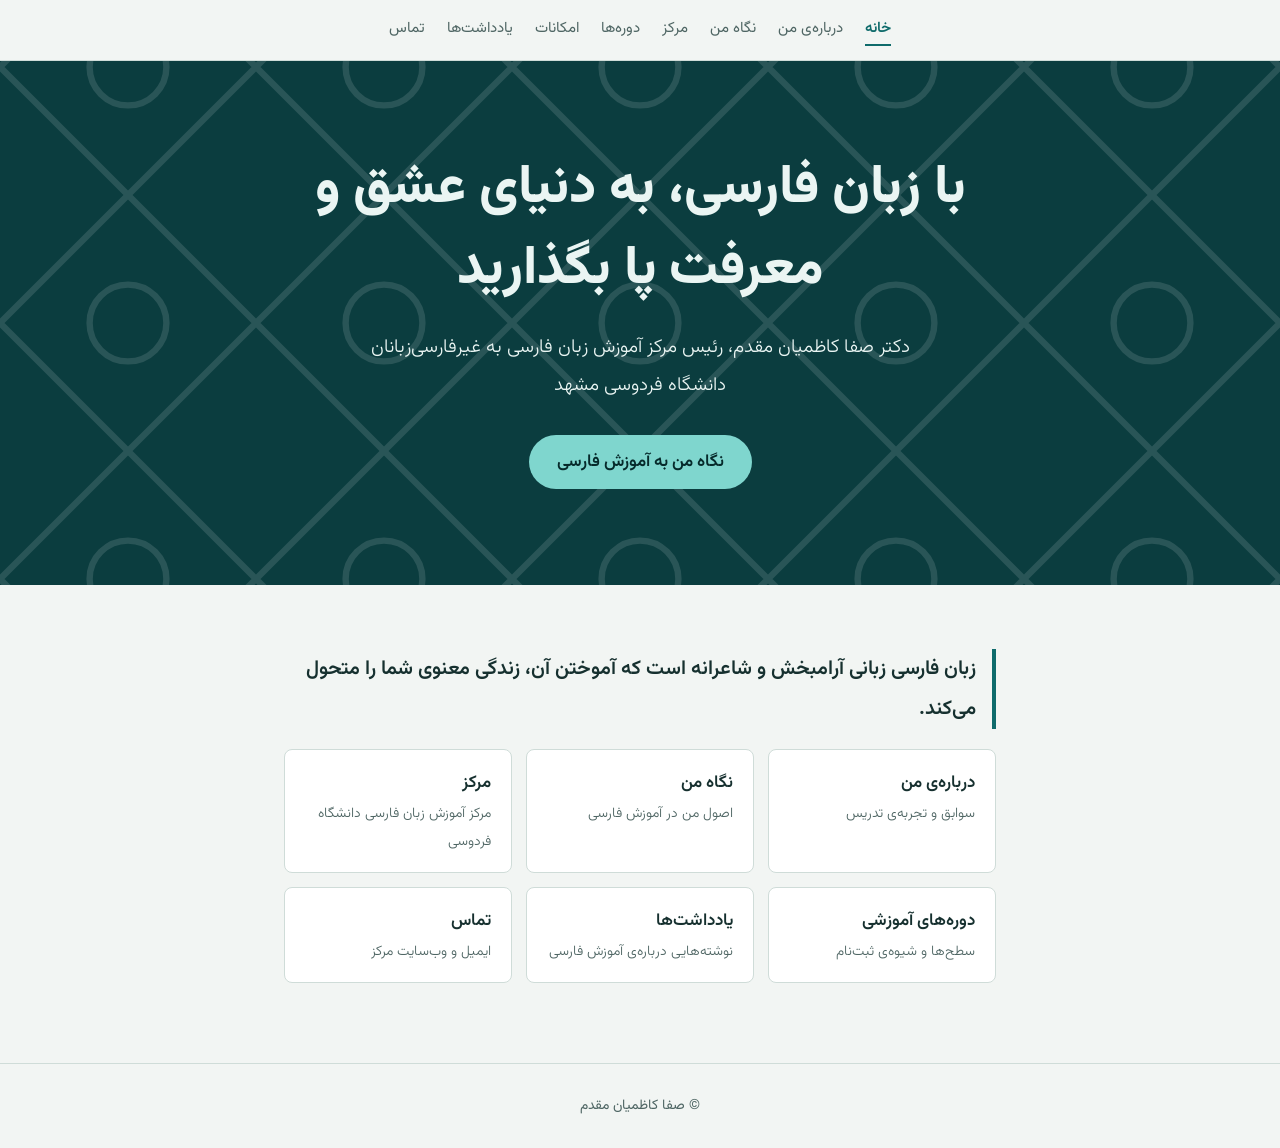
==== commit 47234947: "Update index.html" ====
--- a/index.html
+++ b/index.html
@@ -24,8 +24,8 @@
 <header class="hero">
   <svg aria-hidden="true" viewBox="0 0 100 100" preserveAspectRatio="xMidYMid slice"><defs><pattern id="p" width="20" height="20" patternUnits="userSpaceOnUse"><path d="M10 0L20 10L10 20L0 10Z" fill="none" stroke="#fff" stroke-width=".5"/><circle cx="10" cy="10" r="3" fill="none" stroke="#fff" stroke-width=".5"/></pattern></defs><rect width="100" height="100" fill="url(#p)"/></svg>
   <div>
-    <h1>آموزش زبان فارسی، راهی برای یافتن صلح و آرامش</h1>
-    <p>صفا کاظمیان مقدم، رئیس مرکز آموزش زبان فارسی به غیرفارسی‌زبانان دانشگاه فردوسی مشهد</p>
+    <h1>با زبان فارسی، به دنیای عشق و معرفت پا بگذارید</h1>
+    <p>دکتر صفا کاظمیان مقدم، رئیس مرکز آموزش زبان فارسی به غیرفارسی‌زبانان دانشگاه فردوسی مشهد</p>
     <a class="btn" href="/approach/">نگاه من به آموزش فارسی</a>
   </div>
 </header>
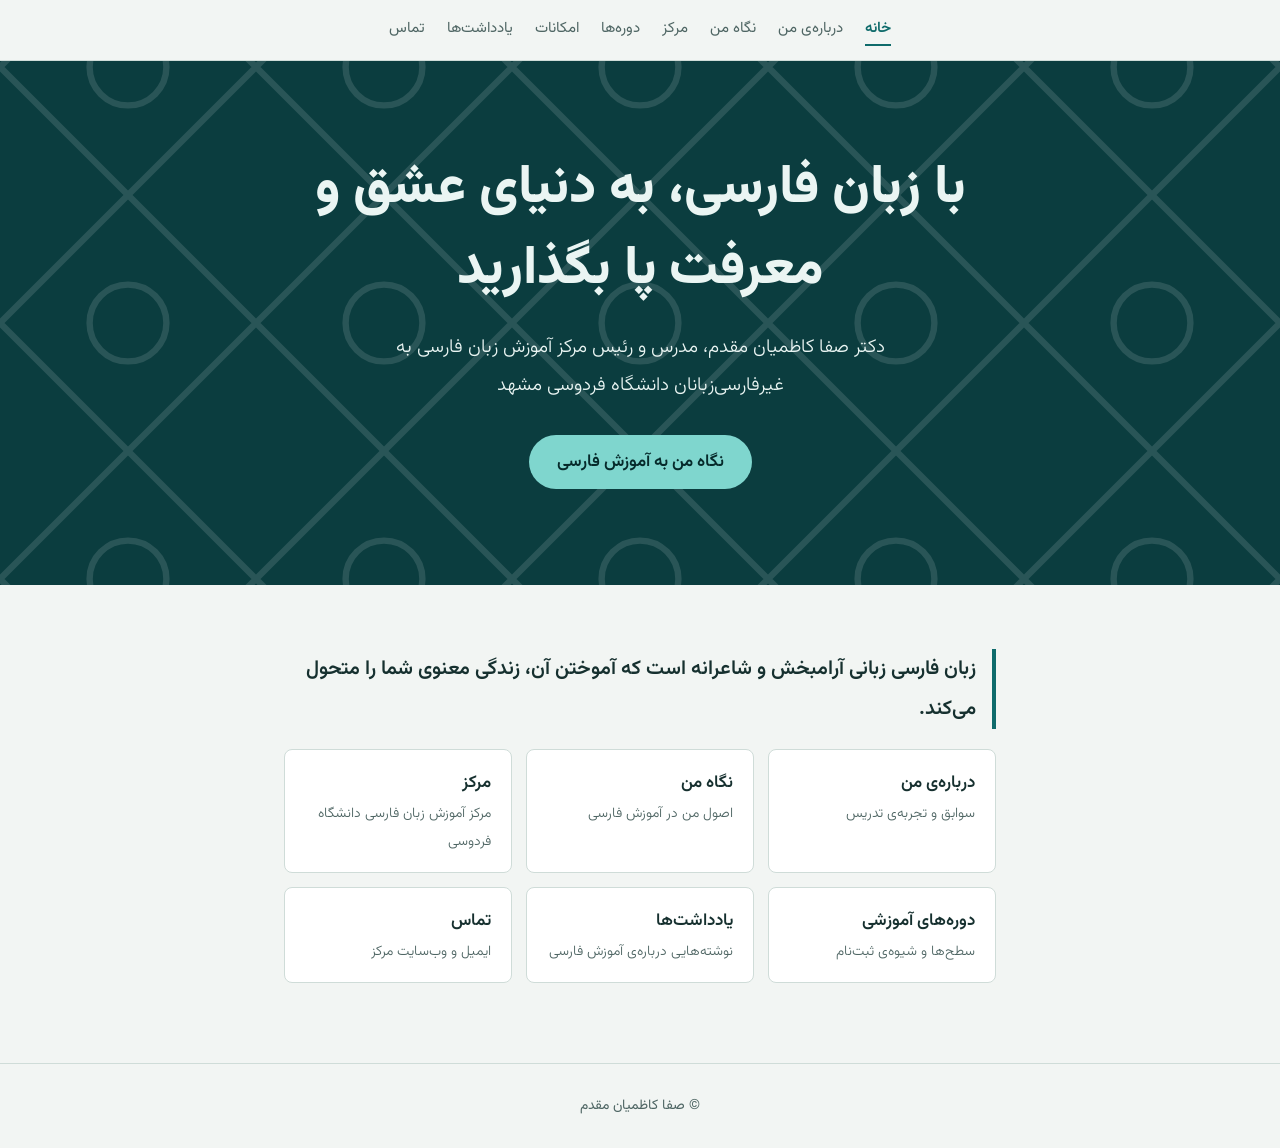
==== commit 053d0d33: "Update index.html" ====
--- a/index.html
+++ b/index.html
@@ -25,7 +25,7 @@
   <svg aria-hidden="true" viewBox="0 0 100 100" preserveAspectRatio="xMidYMid slice"><defs><pattern id="p" width="20" height="20" patternUnits="userSpaceOnUse"><path d="M10 0L20 10L10 20L0 10Z" fill="none" stroke="#fff" stroke-width=".5"/><circle cx="10" cy="10" r="3" fill="none" stroke="#fff" stroke-width=".5"/></pattern></defs><rect width="100" height="100" fill="url(#p)"/></svg>
   <div>
     <h1>با زبان فارسی، به دنیای عشق و معرفت پا بگذارید</h1>
-    <p>دکتر صفا کاظمیان مقدم، رئیس مرکز آموزش زبان فارسی به غیرفارسی‌زبانان دانشگاه فردوسی مشهد</p>
+    <p>دکتر صفا کاظمیان مقدم، مدرس و رئیس مرکز آموزش زبان فارسی به غیرفارسی‌زبانان دانشگاه فردوسی مشهد</p>
     <a class="btn" href="/approach/">نگاه من به آموزش فارسی</a>
   </div>
 </header>
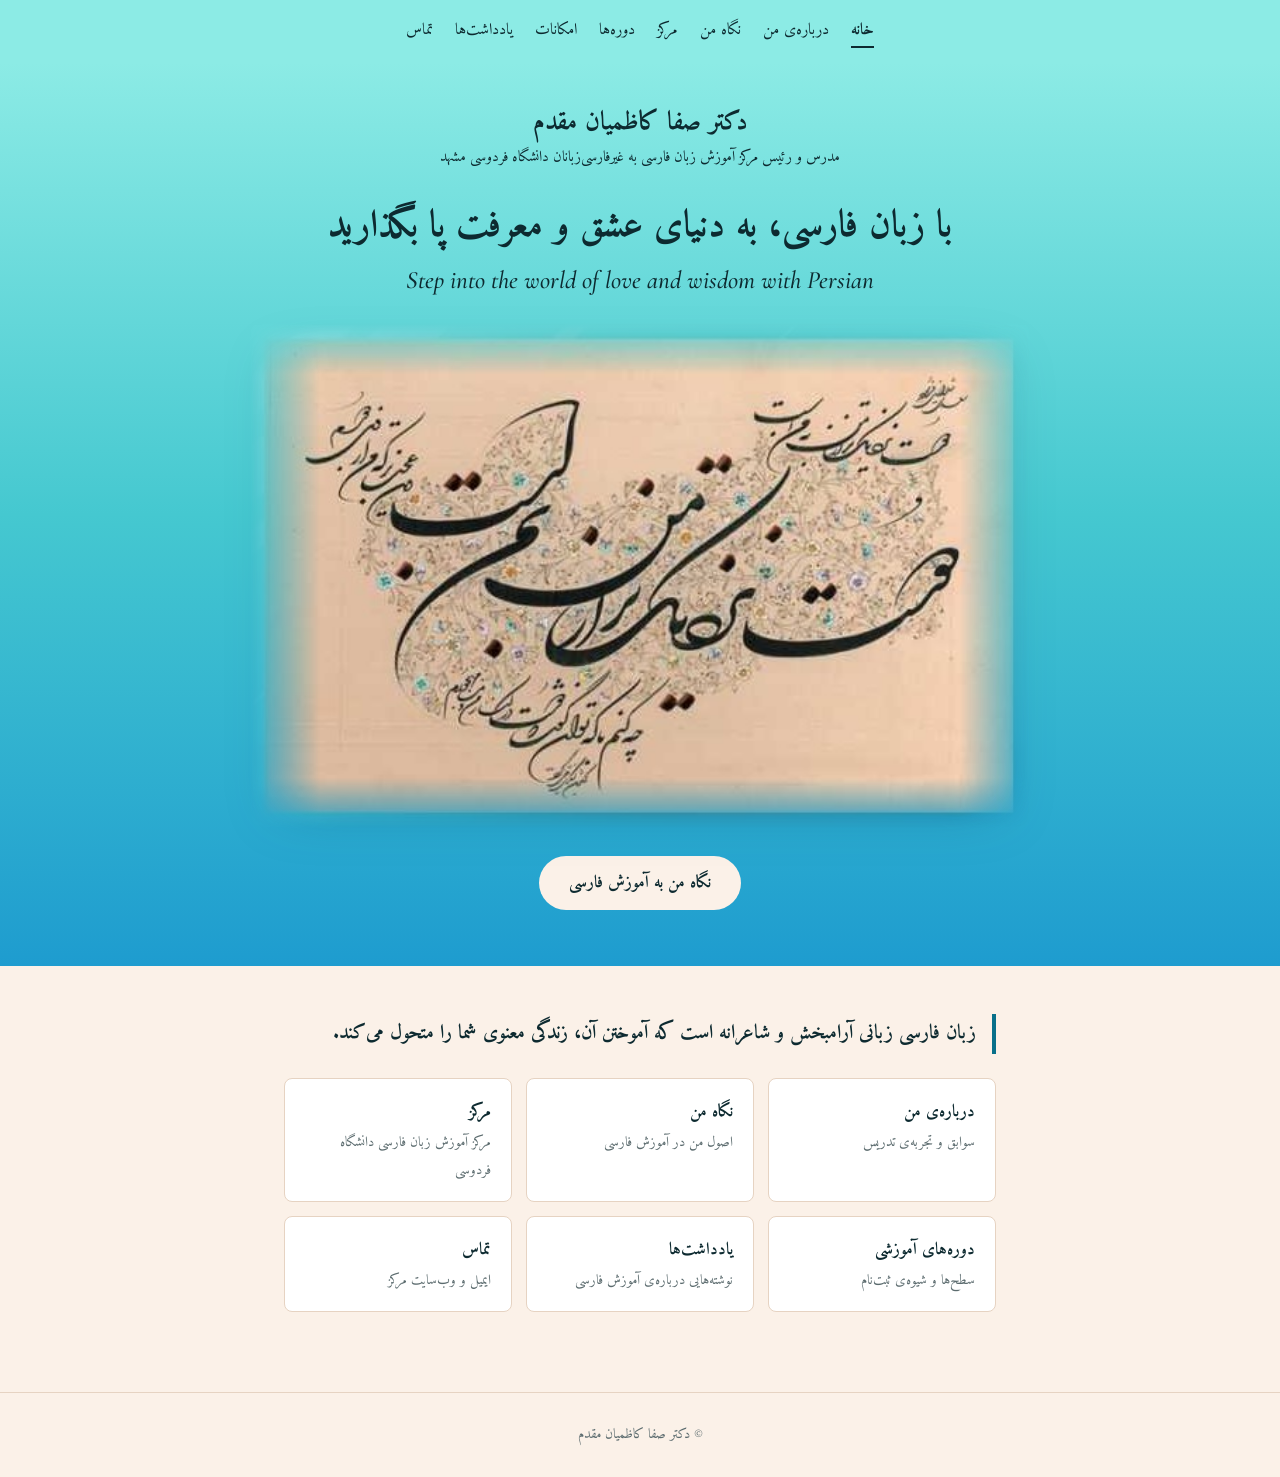
==== commit c728ea73: "Rename index(3).html to index.html" ====
--- a/index.html
+++ b/index.html
@@ -3,10 +3,8 @@
 <head>
 <meta charset="utf-8">
 <meta name="viewport" content="width=device-width, initial-scale=1">
-<title>صفا کاظمیان مقدم | آموزش زبان فارسی، راهی به آرامش</title>
-<meta name="description" content="صفا کاظمیان مقدم، رئیس مرکز آموزش زبان فارسی به غیرفارسی‌زبانان دانشگاه فردوسی مشهد.">
-<link rel="preconnect" href="https://fonts.googleapis.com">
-<link href="https://fonts.googleapis.com/css2?family=Vazirmatn:wght@300;400;600;800&display=swap" rel="stylesheet">
+<title>دکتر صفا کاظمیان مقدم | با زبان فارسی به دنیای عشق و معرفت پا بگذارید</title>
+<meta name="description" content="دکتر صفا کاظمیان مقدم، رئیس مرکز آموزش زبان فارسی به غیرفارسی‌زبانان دانشگاه فردوسی مشهد.">
 <link rel="stylesheet" href="/style.css">
 </head>
 <body>
@@ -22,13 +20,14 @@
 </nav>
 
 <header class="hero">
-  <svg aria-hidden="true" viewBox="0 0 100 100" preserveAspectRatio="xMidYMid slice"><defs><pattern id="p" width="20" height="20" patternUnits="userSpaceOnUse"><path d="M10 0L20 10L10 20L0 10Z" fill="none" stroke="#fff" stroke-width=".5"/><circle cx="10" cy="10" r="3" fill="none" stroke="#fff" stroke-width=".5"/></pattern></defs><rect width="100" height="100" fill="url(#p)"/></svg>
-  <div>
-    <h1>با زبان فارسی، به دنیای عشق و معرفت پا بگذارید</h1>
-    <p>دکتر صفا کاظمیان مقدم، مدرس و رئیس مرکز آموزش زبان فارسی به غیرفارسی‌زبانان دانشگاه فردوسی مشهد</p>
-    <a class="btn" href="/approach/">نگاه من به آموزش فارسی</a>
-  </div>
+  <h1 class="name">دکتر صفا کاظمیان مقدم</h1>
+  <p class="role">مدرس و رئیس مرکز آموزش زبان فارسی به غیرفارسی‌زبانان دانشگاه فردوسی مشهد</p>
+  <h2 class="slogan">با زبان فارسی، به دنیای عشق و معرفت پا بگذارید</h2>
+  <p class="en" lang="en" dir="ltr">Step into the world of love and wisdom with Persian</p>
+  <div class="wrap"><img class="art" alt="اثر خوشنویسی نستعلیق با تذهیب" src="[data-uri]"></div>
+  <a class="btn" href="/approach/">نگاه من به آموزش فارسی</a>
 </header>
+
 <main>
 <section>
   <p class="lead">زبان فارسی زبانی آرامبخش و شاعرانه است که آموختن آن، زندگی معنوی شما را متحول می‌کند.</p>
@@ -43,6 +42,6 @@
 </section>
 </main>
 
-<footer>© صفا کاظمیان مقدم</footer>
+<footer>© دکتر صفا کاظمیان مقدم</footer>
 </body>
 </html>
--- a/style.css
+++ b/style.css
@@ -1,38 +1,38 @@
-:root{--bg:#f2f5f3;--ink:#16302f;--muted:#4f6664;--teal:#0f6b6b;--deep:#0b3d3f;--line:#cfdcd8;--card:#fff}
-@media (prefers-color-scheme:dark){:root{--bg:#0d1f20;--ink:#e6f0ee;--muted:#9db5b1;--teal:#5fc4bd;--deep:#071617;--line:#24403f;--card:#122a2b}}
+@import url('https://fonts.googleapis.com/css2?family=Amiri:wght@400;700&family=Cormorant+Garamond:ital,wght@1,500&display=swap');
+:root{--paper:#fbf1e8;--ink:#0d2a30;--muted:#5b6b6e;--accent:#08708a;--line:#e6d3c2;--card:#fff}
 *{box-sizing:border-box}
 html{scroll-behavior:smooth}
-body{margin:0;background:var(--bg);color:var(--ink);font-family:"Vazirmatn",Tahoma,sans-serif;line-height:2;font-size:17px}
-a{color:var(--teal)}
-a:focus-visible,button:focus-visible{outline:3px solid var(--teal);outline-offset:3px}
-nav{display:flex;flex-wrap:wrap;gap:6px 22px;justify-content:center;padding:14px 16px;border-bottom:1px solid var(--line);font-size:15px}
-nav a{text-decoration:none;color:var(--muted)}
-nav a:hover{color:var(--teal)}
-.hero{background:var(--deep);color:#eaf5f3;padding:88px 24px 96px;text-align:center;position:relative;overflow:hidden}
-.hero svg{position:absolute;inset:0;width:100%;height:100%;opacity:.12}
-.hero>div{position:relative;max-width:720px;margin:auto}
-.hero h1{font-size:clamp(30px,6vw,54px);font-weight:800;line-height:1.5;margin:0 0 18px}
-.hero p{font-size:19px;font-weight:300;margin:0 auto 30px;max-width:560px}
-.btn{display:inline-block;background:#7fd6ce;color:#062a2b;padding:10px 28px;border-radius:999px;text-decoration:none;font-weight:600}
-.btn:hover{background:#a5e6e0}
-section{max-width:760px;margin:auto;padding:64px 24px 8px}
-h2{font-size:28px;font-weight:800;margin:0 0 12px;color:var(--teal)}
+body{margin:0;background:var(--paper);color:var(--ink);font-family:"Amiri",Tahoma,serif;line-height:2;font-size:17px}
+a{color:var(--accent)}
+a:focus-visible{outline:3px solid var(--accent);outline-offset:3px}
+nav{display:flex;flex-wrap:wrap;gap:6px 22px;justify-content:center;padding:14px 16px;background:#8cebe5;font-size:16px}
+nav a{text-decoration:none;color:var(--ink)}
+nav a:hover{text-decoration:underline}
+nav a[aria-current]{font-weight:700;border-bottom:2px solid var(--ink)}
+.hero{background:linear-gradient(180deg,#8cebe5 0%,#45c8d0 50%,#1e9ccf 100%);text-align:center;padding:40px 20px 56px}
+.hero h1.name{font-size:clamp(20px,3.6vw,26px);font-weight:700;line-height:1.6;margin:0;color:var(--ink)}
+.hero .role{font-size:15px;margin:0 auto 22px;max-width:560px;line-height:1.8}
+.hero .slogan{font-weight:700;font-size:clamp(26px,4.6vw,38px);line-height:1.8;margin:0 auto 2px;max-width:760px}
+.hero .en{font-family:"Cormorant Garamond",Georgia,serif;font-style:italic;font-weight:500;font-size:clamp(19px,3vw,25px);line-height:1.4;margin:0 auto 26px}
+.wrap{filter:drop-shadow(0 10px 18px rgba(5,60,90,.25));margin-bottom:28px}
+.art{display:block;width:min(100%,780px);height:auto;margin:0 auto;-webkit-mask-image:linear-gradient(to right,transparent,#000 9%,#000 91%,transparent),linear-gradient(to bottom,transparent,#000 10%,#000 90%,transparent);-webkit-mask-composite:source-in;mask-image:linear-gradient(to right,transparent,#000 9%,#000 91%,transparent),linear-gradient(to bottom,transparent,#000 10%,#000 90%,transparent);mask-composite:intersect}
+.btn{display:inline-block;background:var(--paper);color:var(--ink);padding:10px 30px;border-radius:999px;text-decoration:none;font-weight:700}
+.btn:hover{background:#fff}
+section{max-width:760px;margin:auto;padding:48px 24px 8px}
+section h1{font-size:30px;font-weight:700;margin:0 0 16px;color:var(--accent);line-height:1.6}
 p{margin:0 0 14px}
+.lead{font-size:20px;font-weight:700;border-right:4px solid var(--accent);padding-right:16px;margin:0 0 24px}
 .principles{list-style:none;padding:0;margin:20px 0 0;display:grid;gap:14px}
-.principles li{background:var(--card);border-right:4px solid var(--teal);padding:14px 20px;border-radius:6px}
+.principles li{background:var(--card);border-right:4px solid var(--accent);padding:14px 20px;border-radius:6px}
 .principles b{display:block}
 .principles span{color:var(--muted);font-size:15px}
 .note{background:var(--card);border:1px dashed var(--line);border-radius:6px;padding:14px 20px;color:var(--muted);font-size:15px}
-.lead{font-size:20px;font-weight:600;color:var(--ink);border-right:4px solid var(--teal);padding-right:16px;margin-bottom:20px}
+.links{display:grid;grid-template-columns:repeat(auto-fit,minmax(200px,1fr));gap:14px;margin-top:20px}
+.links a{display:block;background:var(--card);border:1px solid var(--line);border-radius:8px;padding:16px 20px;text-decoration:none;color:var(--ink);font-weight:700}
+.links a span{display:block;font-weight:400;font-size:14px;color:var(--muted)}
+.links a:hover{border-color:var(--accent)}
 .logo{display:block;background:#fff;padding:12px 16px;border-radius:8px;border:1px solid var(--line);max-width:100%;height:auto;margin-bottom:20px}
 .contact{list-style:none;padding:0;margin:0}
 .contact li{padding:6px 0;border-bottom:1px solid var(--line)}
 footer{margin-top:72px;padding:28px 16px;text-align:center;border-top:1px solid var(--line);color:var(--muted);font-size:14px}
 @media (prefers-reduced-motion:reduce){html{scroll-behavior:auto}}
-section h1{font-size:30px;font-weight:800;margin:0 0 16px;color:var(--teal);line-height:1.6}
-nav a[aria-current]{color:var(--teal);font-weight:600;border-bottom:2px solid var(--teal)}
-.links{display:grid;grid-template-columns:repeat(auto-fit,minmax(200px,1fr));gap:14px;margin-top:20px}
-.links a{display:block;background:var(--card);border:1px solid var(--line);border-radius:8px;padding:16px 20px;text-decoration:none;color:var(--ink);font-weight:600}
-.links a span{display:block;font-weight:300;font-size:14px;color:var(--muted)}
-.links a:hover{border-color:var(--teal)}
-
